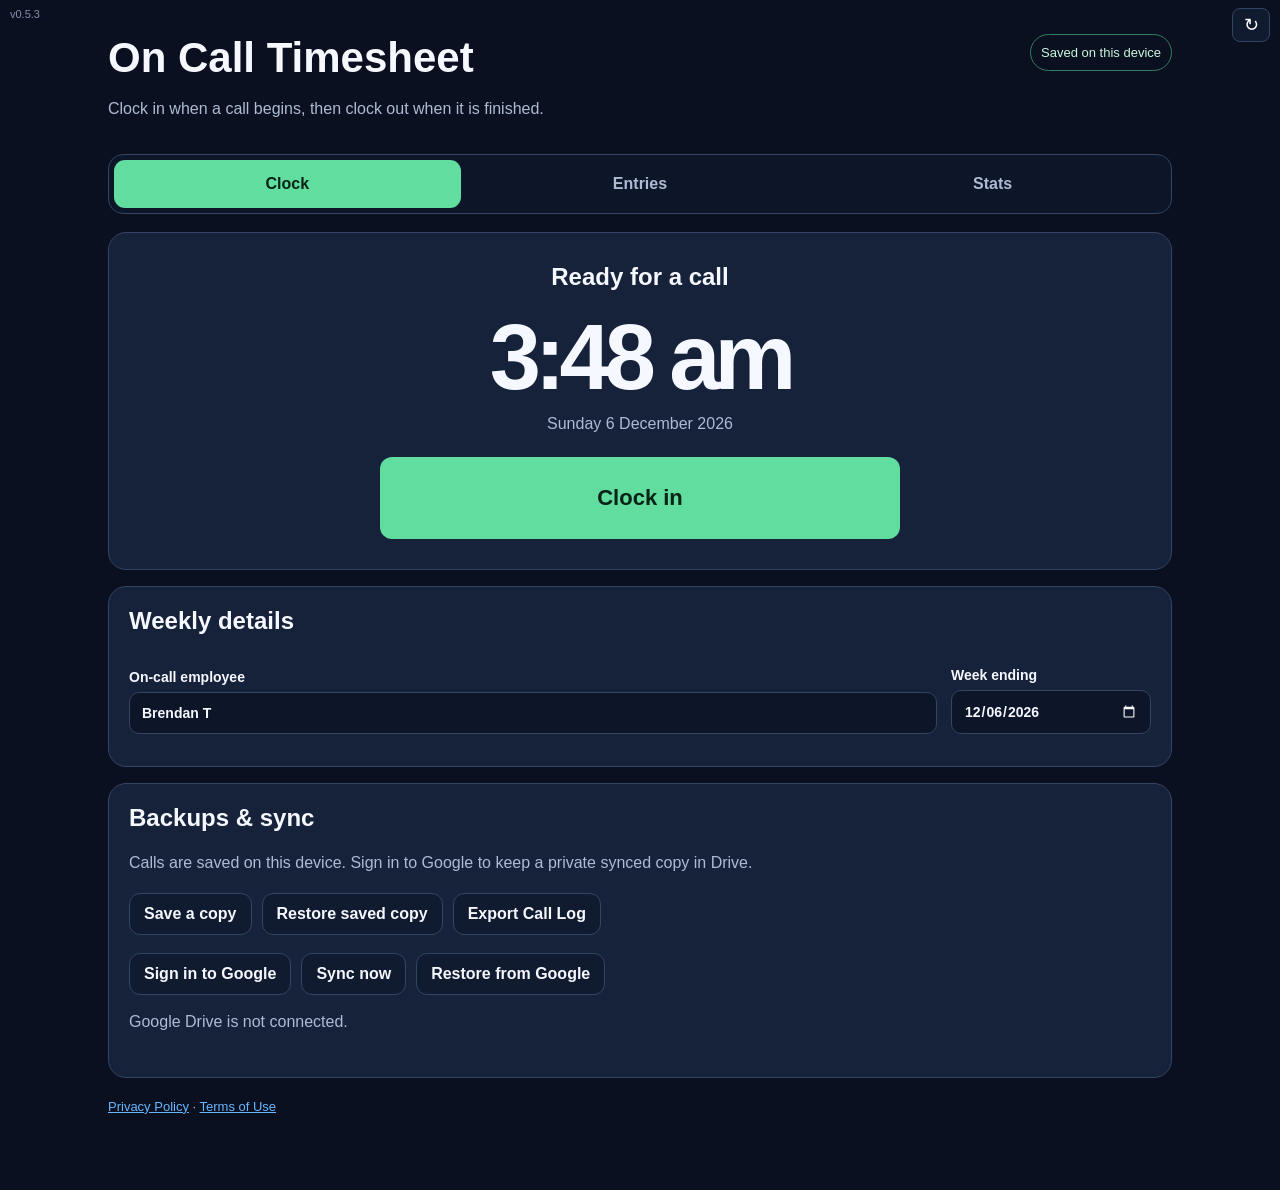
==== index.html @ 9f538c95 "Add privacy policy and terms of use links" ====
<!doctype html>
<html lang="en-AU">
<head>
<meta charset="utf-8">
<meta name="viewport" content="width=device-width,initial-scale=1,viewport-fit=cover">
<meta name="theme-color" content="#0b1020">
<title>On Call Timesheet</title>
<link rel="stylesheet" href="styles.css">
<script src="https://cdn.sheetjs.com/xlsx-0.20.3/package/dist/xlsx.full.min.js"></script>
<script src="https://accounts.google.com/gsi/client"></script>
</head>
<body>
<div class="version">v0.5.3</div>
<button id="refresh" class="refresh" type="button" aria-label="Refresh app">↻</button>
<main class="app">
<header><div><h1>On Call Timesheet</h1><p>Clock in when a call begins, then clock out when it is finished.</p></div><div id="saved" class="saved">Saved on this device</div></header>
<nav><button data-page="clock" class="active" type="button">Clock</button><button data-page="entries" type="button">Entries</button><button data-page="stats" type="button">Stats</button></nav>
<section id="clockPage"><div class="card clockcard"><h2 id="clockTitle">Ready for a call</h2><div id="clock" class="clock">--:--</div><div id="today" class="today">Loading…</div><button id="clockButton" class="primary big" type="button">Clock in</button><div id="active" class="active hidden"></div></div><div class="card"><h2>Weekly details</h2><div class="settings"><label>On-call employee<input id="employee" value="Brendan T"></label><label class="week">Week ending<input id="weekEnding" type="date"></label></div></div><div class="card"><h2>Backups & sync</h2><p>Calls are saved on this device. Sign in to Google to keep a private synced copy in Drive.</p><div class="buttons"><button id="saveCopy" type="button">Save a copy</button><button id="restoreCopy" type="button">Restore saved copy</button><button id="exportExcel" type="button">Export Call Log</button></div><div class="buttons"><button id="googleSignIn" type="button">Sign in to Google</button><button id="syncDrive" type="button">Sync now</button><button id="restoreDrive" type="button">Restore from Google</button></div><p id="driveStatus" class="today">Google Drive is not connected.</p></div></section>
<section id="startPage" class="hidden"><div class="card form"><button class="back" data-go="clock" type="button">← Cancel</button><h2>Start call</h2><p>The timer starts when you press Start call.</p><form id="startForm"><label>Caller name<input id="caller" required></label><label>Venue<select id="venue" required></select></label><label>Problem<textarea id="problem" required></textarea></label><button class="primary" type="submit">Start call</button></form></div></section>
<section id="finishPage" class="hidden"><div class="card form"><button class="back" data-go="clock" type="button">← Keep call running</button><h2>Finish call</h2><p id="finishInfo"></p><form id="finishForm"><label>Resolution<textarea id="resolution" required></textarea></label><label class="check"><input id="attended" type="checkbox">Attended onsite</label><div id="onsite" class="hidden"><div class="settings"><label>Onsite start<input id="onsiteStart" type="time"></label><label>Onsite finish<input id="onsiteEnd" type="time"></label></div></div><p id="minimum" class="notice hidden"></p><button class="primary" type="submit">Save finished call</button></form></div></section>
<section id="editPage" class="hidden"><div class="card form"><button class="back" data-go="entries" type="button">← Cancel</button><h2>Edit call</h2><form id="editForm"><div class="settings"><label>Date<input id="editDate" type="date" required></label><label>Start<input id="editStart" type="time" required></label><label>Finish<input id="editEnd" type="time" required></label></div><label>Caller name<input id="editCaller" required></label><label>Venue<select id="editVenue" required></select></label><label>Problem<textarea id="editProblem" required></textarea></label><label>Resolution<textarea id="editResolution" required></textarea></label><label class="check"><input id="editAttended" type="checkbox">Attended onsite</label><div id="editOnsite"><div class="settings"><label>Onsite start<input id="editOnsiteStart" type="time"></label><label>Onsite finish<input id="editOnsiteEnd" type="time"></label></div></div><button class="primary" type="submit">Save changes</button></form></div></section>
<section id="entriesPage" class="hidden"><div class="card"><h2>All entries</h2><div class="totals"><div><span>Calls shown</span><b id="callCount">0</b></div><div><span>Remote time</span><b id="remoteTime">0 min</b></div><div><span>Attended time</span><b id="attendedTime">0 min</b></div><div><span>Total paid time</span><b id="totalTime">0 min</b></div></div><div id="entryList"></div><div class="buttons"><button id="saveCopy2" type="button">Save a copy</button><button id="restoreCopy2" type="button">Restore saved copy</button><button id="exportExcel2" type="button">Export Call Log</button><button id="deleteAll" class="danger" type="button">Delete all entries</button></div></div></section>
<section id="statsPage" class="hidden"><div class="card"><h2>Call statistics</h2><p id="statsText">No completed calls recorded yet.</p><div class="charts"><div class="chartbox"><h3>Calls by time of day</h3><div id="timeChart"></div></div><div class="chartbox"><h3>Calls by venue</h3><div id="venueChart"></div></div></div></div></section>
<input id="restoreFile" type="file" accept=".json" class="hidden">
<p class="today legal-links"><a href="privacy.html">Privacy Policy</a> · <a href="terms.html">Terms of Use</a></p>
</main>
<div id="error" class="error hidden"></div>
<script src="app.js"></script>
</body>
</html>
---- styles.css ----
* {
  box-sizing: border-box;
}

:root {
  color-scheme: dark;
  --bg: #0b1020;
  --card: #16213a;
  --field: #0d1528;
  --line: #334464;
  --text: #f6f8ff;
  --muted: #aebbd3;
  --green: #61dda0;
  --yellow: #ffd36e;
  --red: #ff8b8b;
}

body { margin: 0; min-width: 320px; min-height: 100vh; background: var(--bg); color: var(--text); font-family: -apple-system, BlinkMacSystemFont, "Segoe UI", Arial, sans-serif; }
button, input, textarea, select { font: inherit; }
button { cursor: pointer; }
.app { max-width: 1100px; margin: auto; padding: 22px 18px 50px; }
.version { position: fixed; top: 8px; left: 10px; color: #8391ae; font-size: 11px; }
.refresh { position: fixed; top: 8px; right: 10px; width: 38px; height: 34px; border: 1px solid var(--line); border-radius: 8px; background: #111b30; color: white; font-size: 18px; }
header { display: flex; justify-content: space-between; gap: 18px; align-items: flex-start; margin: 12px 0 18px; }
h1 { margin: 0 0 6px; font-size: clamp(30px, 6vw, 42px); }
h2 { margin-top: 0; }
p { color: var(--muted); line-height: 1.4; }
a { color: #69b8ff; }
.saved { align-self: start; border: 1px solid #317e62; border-radius: 999px; padding: 10px; color: #c7f7df; font-size: 13px; }
nav { display: grid; grid-template-columns: repeat(3, minmax(0, 1fr)); gap: 6px; padding: 5px; background: #0d1528; border: 1px solid var(--line); border-radius: 15px; margin-bottom: 18px; align-items: stretch; }
nav button { display: flex; align-items: center; justify-content: center; min-height: 48px; margin: 0; padding: 12px 4px; border: 0; border-radius: 11px; background: transparent; color: var(--muted); font-weight: 800; line-height: 1; }
nav button.active { background: var(--green); color: #062315; }
.card { background: var(--card); border: 1px solid var(--line); border-radius: 18px; padding: 20px; margin-bottom: 16px; }
.clockcard { padding: 30px; text-align: center; }
.clock { margin: 12px; font-size: clamp(54px, 14vw, 92px); font-weight: 900; letter-spacing: -6px; line-height: 1; }
.today { margin-bottom: 24px; color: var(--muted); }
.primary { border: 0; border-radius: 12px; padding: 13px 18px; background: var(--green); color: #062315; font-weight: 900; }
.big { width: min(520px, 100%); min-height: 82px; font-size: 22px; }
.clockcard .primary.out { background: var(--yellow); color: #2c2000; }
#active { max-width: 560px; margin: 18px auto 0; padding: 12px; border: 1px solid #685a38; border-radius: 12px; background: #262438; text-align: left; }
#active p { margin: 6px 0; }
.form { max-width: 700px; margin: auto; }
.back { padding: 0 0 14px; border: 0; background: none; color: #69b8ff; font-weight: 800; }
.settings { display: flex; align-items: end; gap: 14px; }
.settings label:first-child { flex: 1; }
.week { width: 200px; }
label { display: block; margin: 12px 0; color: var(--text); font-size: 14px; font-weight: 750; }
input, select, textarea { display: block; width: 100%; margin-top: 7px; padding: 12px; border: 1px solid var(--line); border-radius: 10px; background: var(--field); color: var(--text); }
textarea { min-height: 105px; resize: vertical; }
.check { display: flex; align-items: center; gap: 10px; padding: 12px; border: 1px solid var(--line); border-radius: 10px; background: var(--field); }
.check input { width: 20px; height: 20px; margin: 0; }
.notice { padding: 10px; border: 1px solid #8f742a; border-radius: 10px; background: #3c331a; color: #ffe7a8; }
.buttons { display: flex; flex-wrap: wrap; gap: 10px; margin-top: 18px; }
.buttons button { padding: 11px 14px; border: 1px solid var(--line); border-radius: 11px; background: #111b30; color: var(--text); font-weight: 800; }
.buttons .danger { border-color: #9b5050; color: #ffc3c3; }
.totals { display: grid; grid-template-columns: repeat(4, 1fr); gap: 10px; margin: 24px 0 30px; }
.totals div { padding: 12px; border: 1px solid var(--line); border-radius: 12px; background: var(--field); }
.totals span { display: block; margin-bottom: 6px; color: var(--muted); font-size: 12px; }
.totals b { font-size: 18px; }
#entryList { display: grid; gap: 18px; }
.date-group { display: grid; gap: 10px; }
.date-heading { margin-top: 8px; padding: 8px 2px 2px; color: #dce8ff; font-size: 15px; font-weight: 850; }
.entry-head, .entry { display: grid; grid-template-columns: 98px 155px minmax(0, 1fr) 86px 74px; }
.entry-head { padding: 0 10px 4px; color: var(--muted); font-size: 11px; font-weight: 800; letter-spacing: 1px; }
.entry { overflow: hidden; border: 1px solid var(--line); border-left: 5px solid #56a9ff; border-radius: 12px; background: var(--field); }
.entry.attended { border-left-color: var(--yellow); }
.cell { min-width: 0; padding: 10px; border-right: 1px solid var(--line); }
.top { overflow-wrap: anywhere; font-weight: 800; }
.bottom { margin-top: 9px; padding-top: 9px; border-top: 1px solid #2e3e5e; color: var(--muted); overflow-wrap: anywhere; }
.total { display: flex; align-items: center; justify-content: center; text-align: center; font-weight: 900; }
.actions { display: grid; grid-template-rows: 1fr 1fr; }
.actions button { border: 0; background: transparent; color: #6bb7ff; font-size: 11px; font-weight: 900; }
.actions button + button { border-top: 1px solid var(--line); color: #ffc1c1; }
.charts { display: grid; grid-template-columns: repeat(2, minmax(0, 1fr)); gap: 16px; margin-top: 22px; }
.chartbox { padding: 14px; border: 1px solid var(--line); border-radius: 14px; background: var(--field); }
.chart { display: grid; grid-template-columns: 156px minmax(0, 1fr); align-items: center; gap: 14px; }
.donut { width: 156px; height: 156px; }
.legend { display: grid; gap: 7px; align-content: center; font-size: 13px; }
.legend div { display: grid; grid-template-columns: minmax(0, 1fr) auto; gap: 10px; align-items: center; }
.legend span { display: flex; align-items: center; gap: 7px; min-width: 0; overflow-wrap: anywhere; }
.dot { flex: 0 0 auto; display: inline-block; width: 11px; height: 11px; border-radius: 50%; }
.legal-links { margin-top: 20px; font-size: 13px; }
.error { position: fixed; right: 10px; bottom: 10px; left: 10px; padding: 12px; border: 1px solid #bd6572; border-radius: 10px; background: #491f29; color: #ffd7db; }
.hidden { display: none !important; }
@media (max-width: 680px) {
header { flex-direction: column; }
.settings { flex-direction: column; align-items: stretch; }
.week { width: auto; }
.totals { grid-template-columns: repeat(2, 1fr); }
.entry-head, .entry { grid-template-columns: 68px 94px minmax(0, 1fr) 64px 55px; }
.entry-head { padding-left: 6px; font-size: 9px; }
.cell { padding: 8px; font-size: 12px; }
.actions button { font-size: 10px; }
.charts { grid-template-columns: 1fr; }
.chart { grid-template-columns: 1fr; }
.donut { margin: auto; }
}
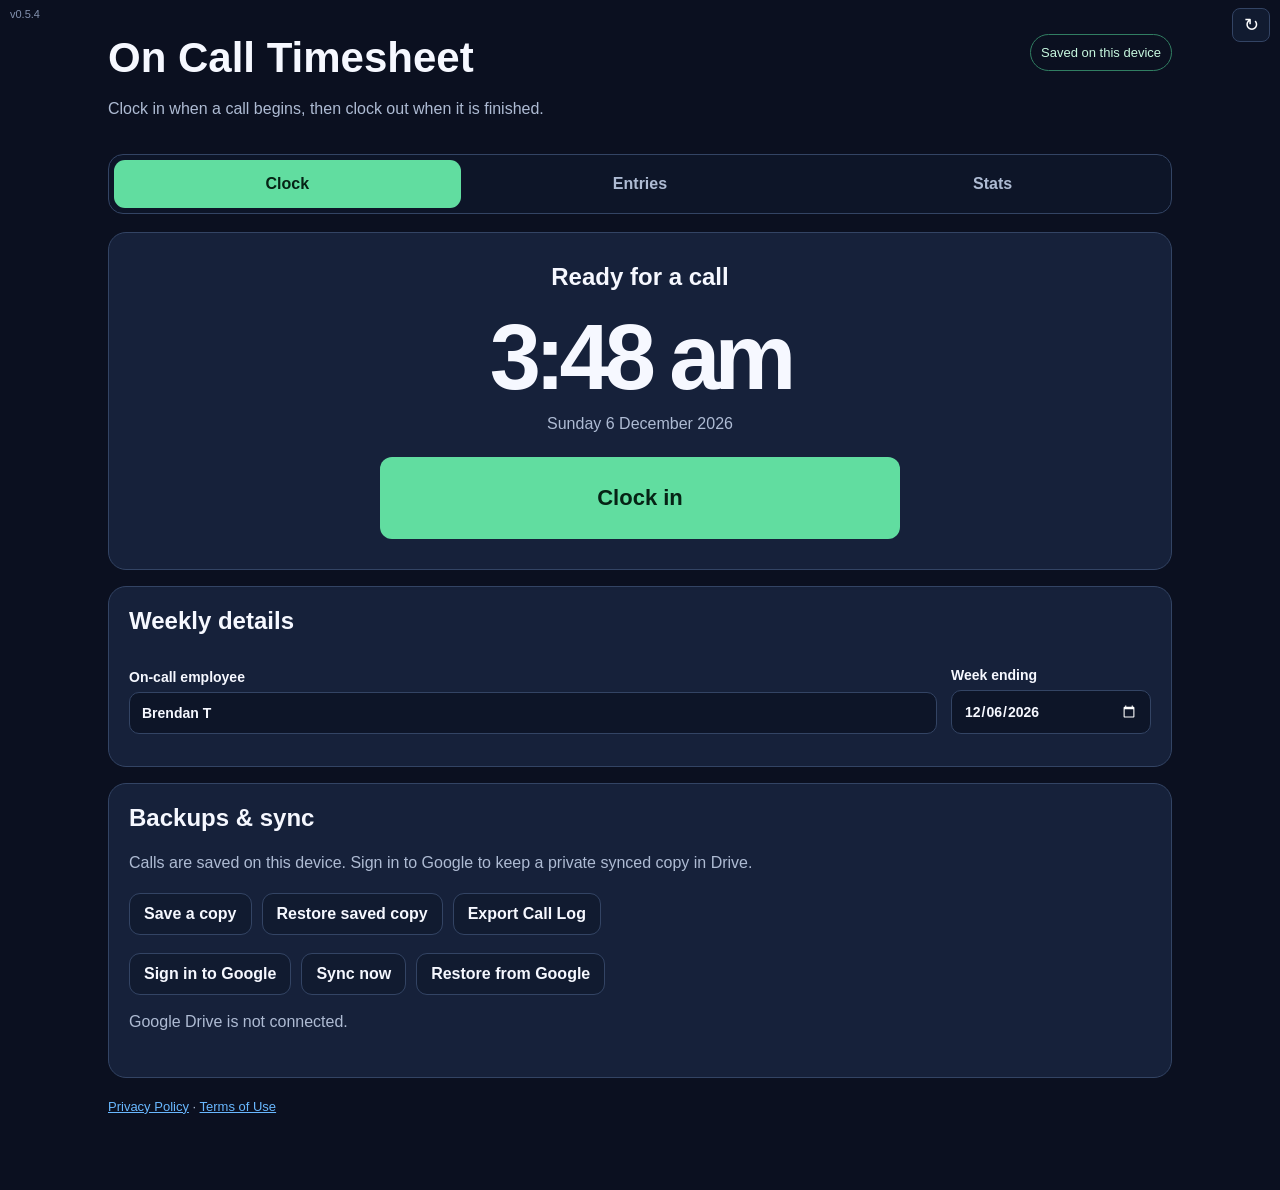
==== commit 84af75f8: "Fix Drive multipart uploads and expose API error details" ====
--- a/index.html
+++ b/index.html
@@ -10,7 +10,7 @@
 <script src="https://accounts.google.com/gsi/client"></script>
 </head>
 <body>
-<div class="version">v0.5.3</div>
+<div class="version">v0.5.4</div>
 <button id="refresh" class="refresh" type="button" aria-label="Refresh app">↻</button>
 <main class="app">
 <header><div><h1>On Call Timesheet</h1><p>Clock in when a call begins, then clock out when it is finished.</p></div><div id="saved" class="saved">Saved on this device</div></header>
@@ -26,5 +26,6 @@
 </main>
 <div id="error" class="error hidden"></div>
 <script src="app.js"></script>
+<script src="drive-fix.js?v=0.5.4"></script>
 </body>
 </html>
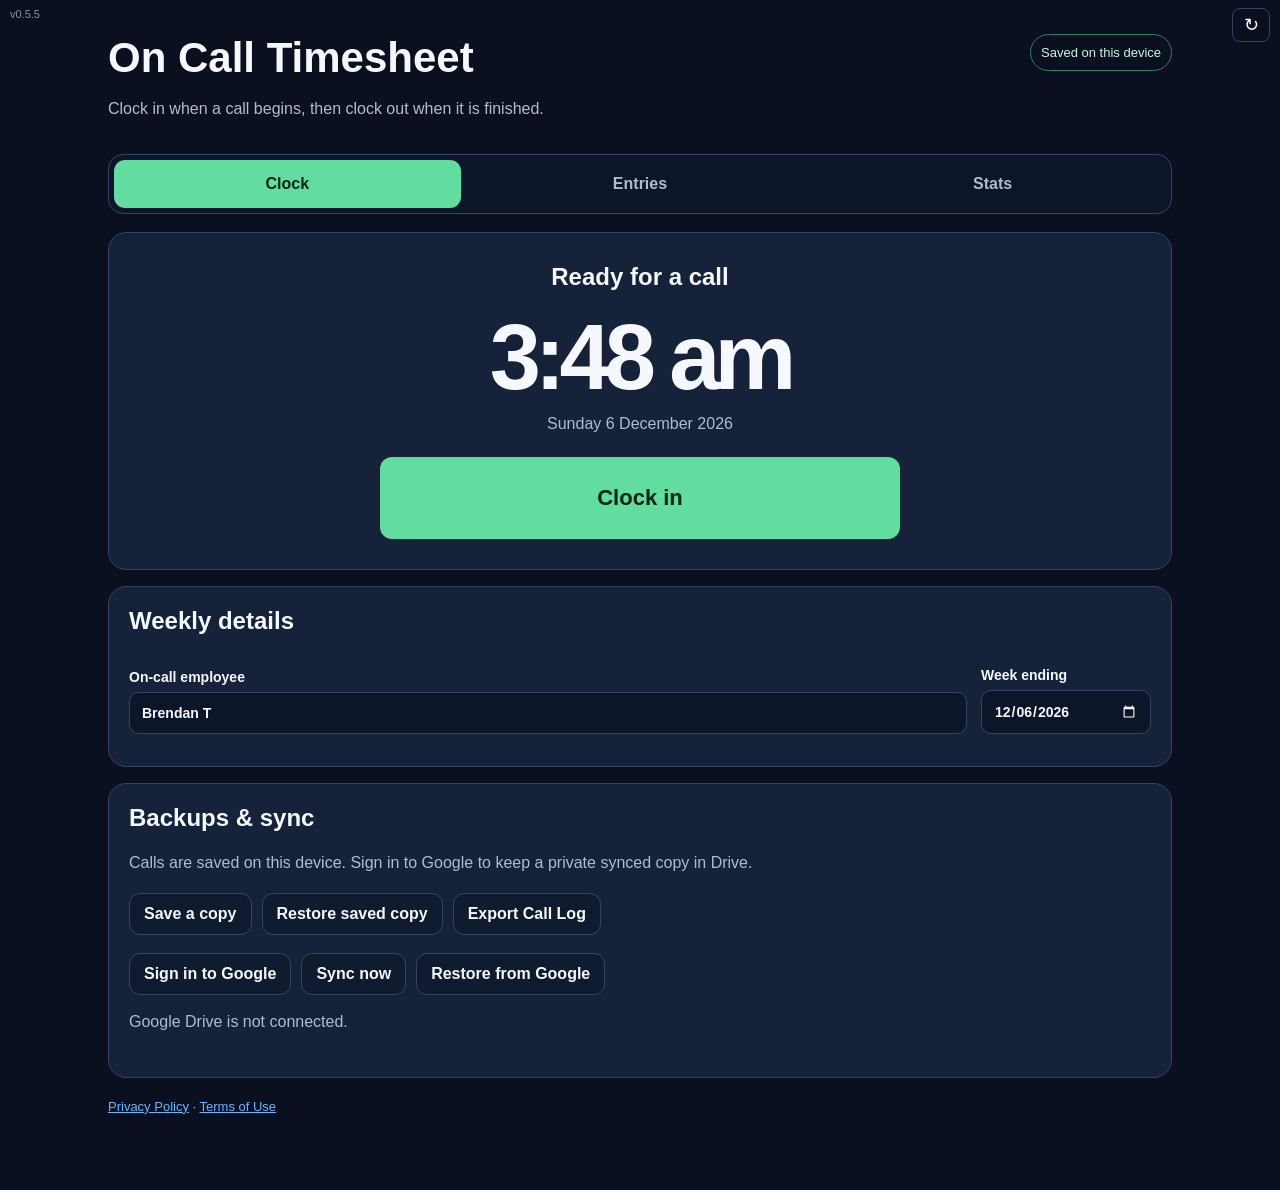
==== commit 4a68fe4a: "Release v0.5.5 with opaque header and cache-busting refresh" ====
--- a/index.html
+++ b/index.html
@@ -5,13 +5,17 @@
 <meta name="viewport" content="width=device-width,initial-scale=1,viewport-fit=cover">
 <meta name="theme-color" content="#0b1020">
 <title>On Call Timesheet</title>
-<link rel="stylesheet" href="styles.css">
+<link rel="stylesheet" href="styles.css?v=0.5.5">
+<style>
+header { background: #0b1020; opacity: 1; backdrop-filter: none; -webkit-backdrop-filter: none; filter: none; }
+.version, .refresh { background: #0b1020; opacity: 1; backdrop-filter: none; -webkit-backdrop-filter: none; filter: none; z-index: 10; }
+</style>
 <script src="https://cdn.sheetjs.com/xlsx-0.20.3/package/dist/xlsx.full.min.js"></script>
 <script src="https://accounts.google.com/gsi/client"></script>
 </head>
 <body>
-<div class="version">v0.5.4</div>
-<button id="refresh" class="refresh" type="button" aria-label="Refresh app">↻</button>
+<div class="version">v0.5.5</div>
+<button id="refresh" class="refresh" type="button" aria-label="Reload app and fetch fresh files" title="Reload app and fetch fresh files">↻</button>
 <main class="app">
 <header><div><h1>On Call Timesheet</h1><p>Clock in when a call begins, then clock out when it is finished.</p></div><div id="saved" class="saved">Saved on this device</div></header>
 <nav><button data-page="clock" class="active" type="button">Clock</button><button data-page="entries" type="button">Entries</button><button data-page="stats" type="button">Stats</button></nav>
@@ -25,7 +29,6 @@
 <p class="today legal-links"><a href="privacy.html">Privacy Policy</a> · <a href="terms.html">Terms of Use</a></p>
 </main>
 <div id="error" class="error hidden"></div>
-<script src="app.js"></script>
-<script src="drive-fix.js?v=0.5.4"></script>
+<script src="bootstrap.js?v=0.5.5"></script>
 </body>
 </html>
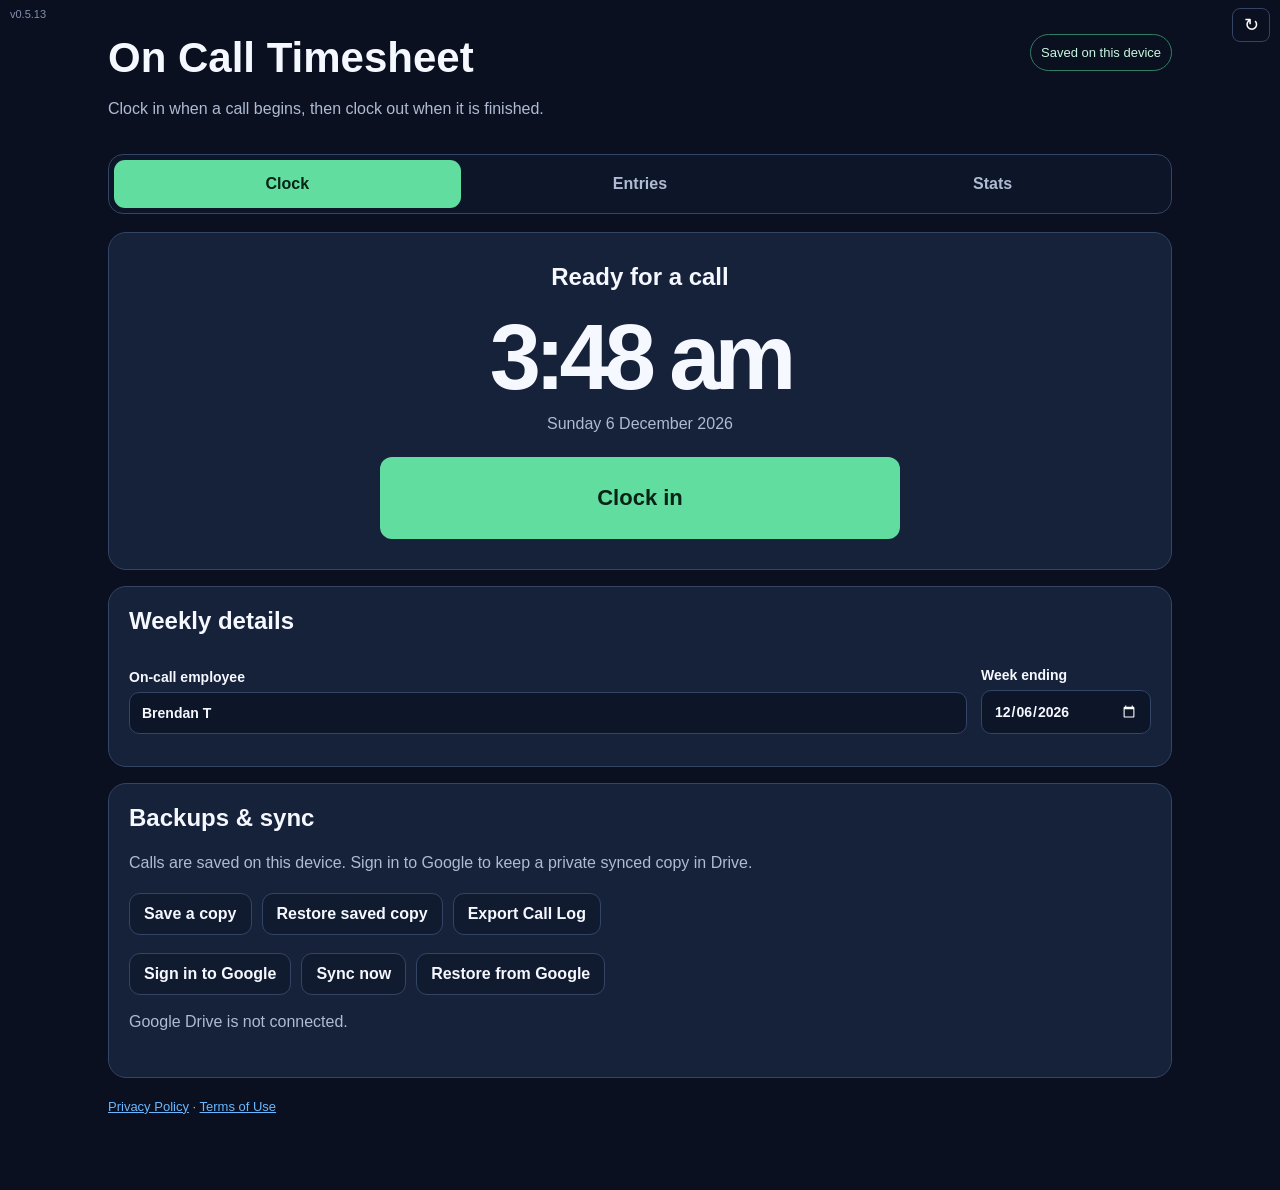
==== commit 699ce320: "Bypass stale startup and app script caches on reload (v0.5.13)" ====
--- a/index.html
+++ b/index.html
@@ -5,7 +5,7 @@
 <meta name="viewport" content="width=device-width,initial-scale=1,viewport-fit=cover">
 <meta name="theme-color" content="#0b1020">
 <title>On Call Timesheet</title>
-<link rel="stylesheet" href="styles.css?v=0.5.5">
+<link rel="stylesheet" href="styles.css?v=0.5.13">
 <style>
 header { background: #0b1020; opacity: 1; backdrop-filter: none; -webkit-backdrop-filter: none; filter: none; }
 .version, .refresh { background: #0b1020; opacity: 1; backdrop-filter: none; -webkit-backdrop-filter: none; filter: none; z-index: 10; }
@@ -14,7 +14,7 @@
 <script src="https://accounts.google.com/gsi/client"></script>
 </head>
 <body>
-<div class="version">v0.5.5</div>
+<div class="version">v0.5.13</div>
 <button id="refresh" class="refresh" type="button" aria-label="Reload app and fetch fresh files" title="Reload app and fetch fresh files">↻</button>
 <main class="app">
 <header><div><h1>On Call Timesheet</h1><p>Clock in when a call begins, then clock out when it is finished.</p></div><div id="saved" class="saved">Saved on this device</div></header>
@@ -29,6 +29,19 @@
 <p class="today legal-links"><a href="privacy.html">Privacy Policy</a> · <a href="terms.html">Terms of Use</a></p>
 </main>
 <div id="error" class="error hidden"></div>
-<script src="bootstrap.js?v=0.5.5"></script>
+<script>
+"use strict";
+(() => {
+ const token=new URL(location.href).searchParams.get('_refresh')||Date.now().toString(36)+'-'+Math.random().toString(36).slice(2);
+ window.__oncallAssetToken=token;
+ const stylesheet=document.querySelector('link[rel="stylesheet"]'),css=new URL('styles.css',location.href);css.searchParams.set('_asset',token);stylesheet.href=css.href;
+ const url=new URL('bootstrap.js',location.href);url.searchParams.set('_asset',token);
+ fetch(url.href,{cache:'no-store',credentials:'same-origin'}).then(async response=>{
+  if(!response.ok)throw new Error('Could not fetch startup files ('+response.status+').');
+  const text=await response.text(),blob=URL.createObjectURL(new Blob([text],{type:'text/javascript'}));
+  return new Promise((resolve,reject)=>{const script=document.createElement('script');script.src=blob;script.onload=()=>{URL.revokeObjectURL(blob);resolve();};script.onerror=()=>{URL.revokeObjectURL(blob);reject(new Error('Could not run startup files.'));};document.body.append(script);});
+ }).catch(error=>{const box=document.getElementById('error');box.textContent=error.message+' Saved entries have not been cleared. Check your connection and retry.';box.classList.remove('hidden');});
+})();
+</script>
 </body>
-</html>+</html>
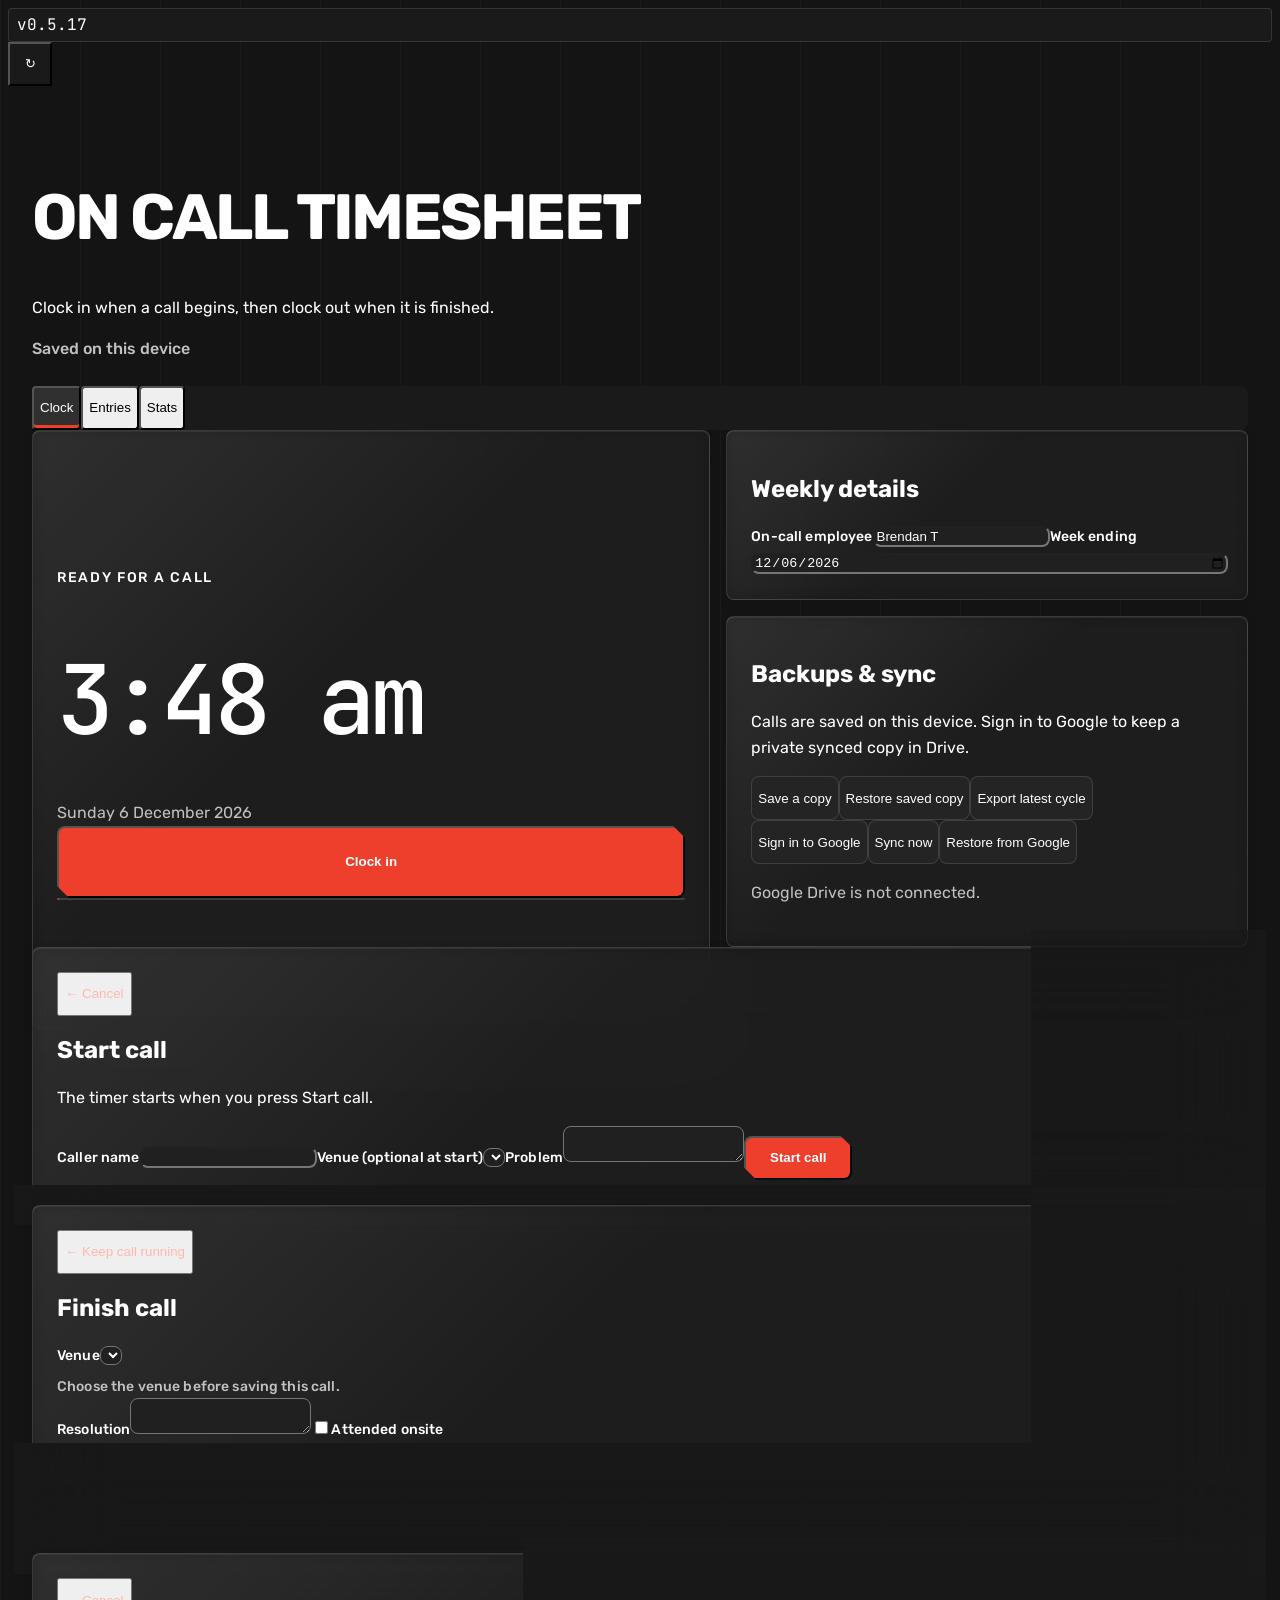
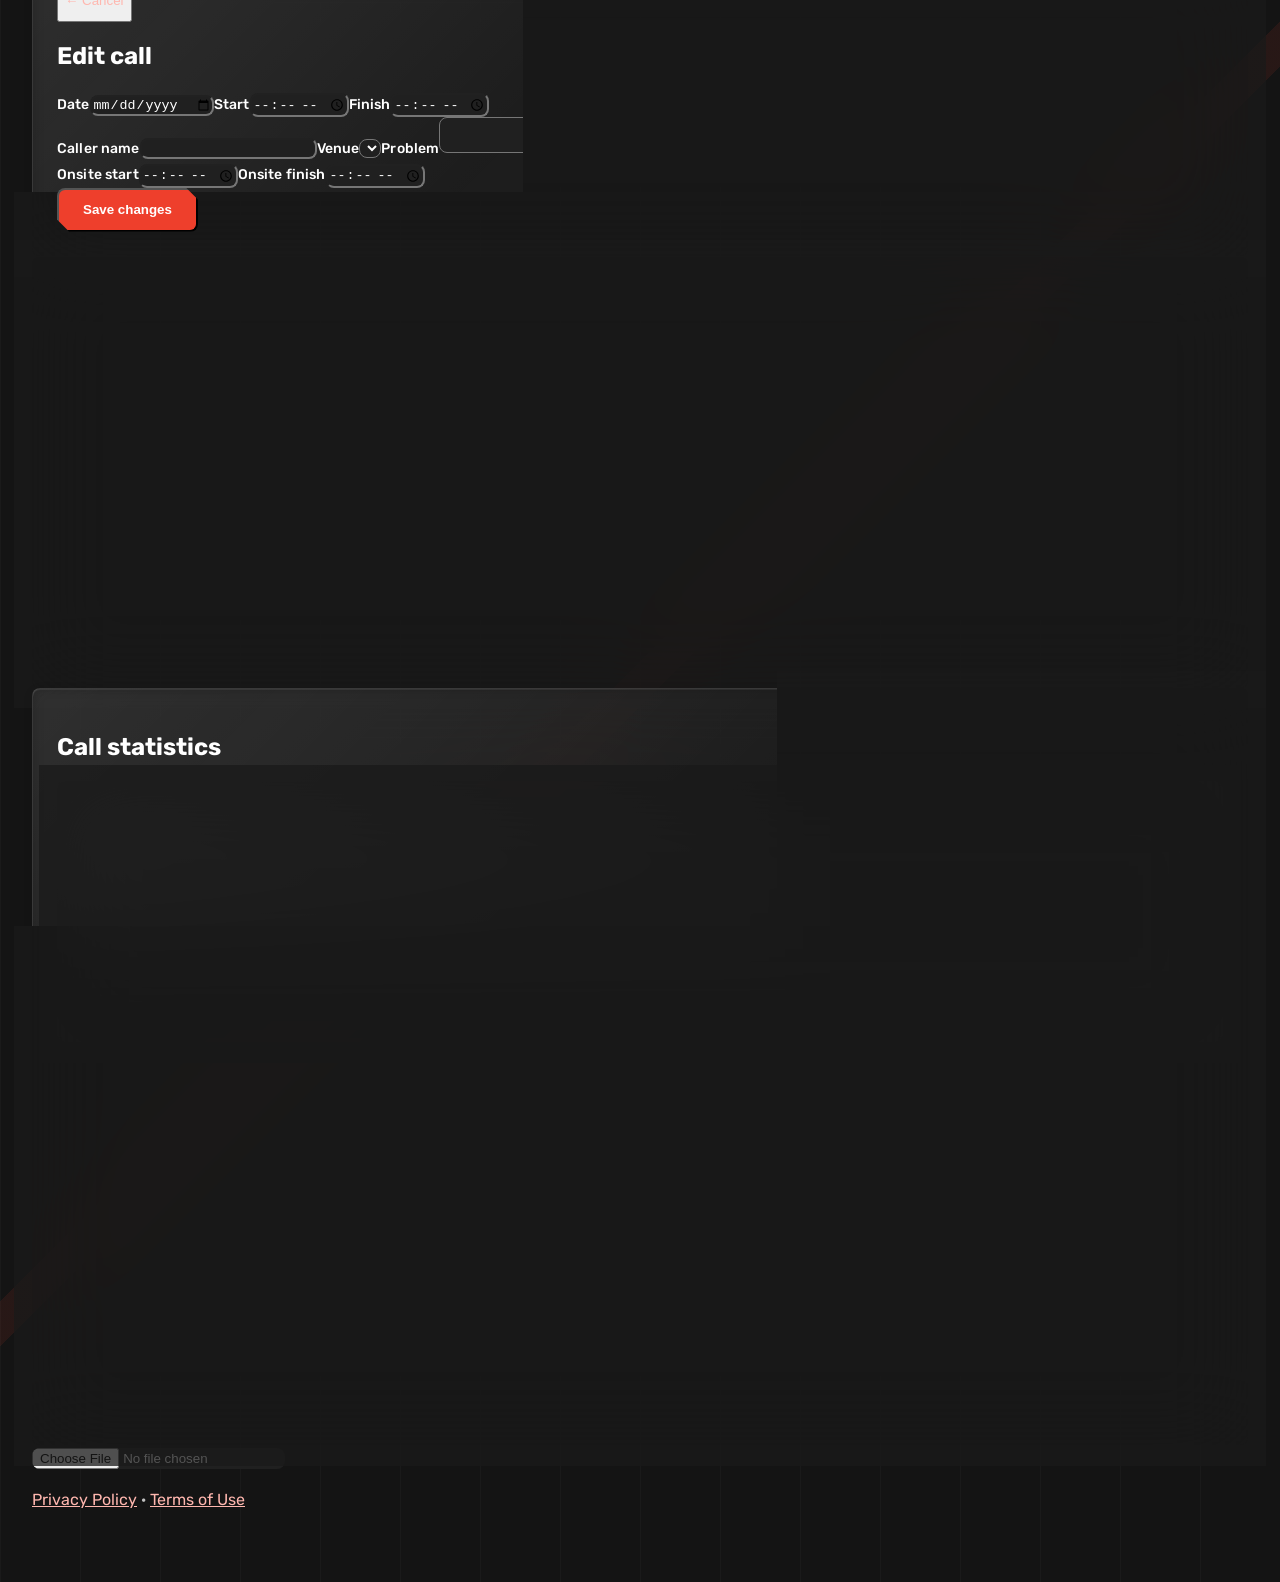
==== commit 1857f565: "Add copy-summary button and load Targo theme first (v0.5.17)" ====
--- a/index.html
+++ b/index.html
@@ -3,24 +3,20 @@
 <head>
 <meta charset="utf-8">
 <meta name="viewport" content="width=device-width,initial-scale=1,viewport-fit=cover">
-<meta name="theme-color" content="#0b1020">
+<meta name="theme-color" content="#141414">
 <title>On Call Timesheet</title>
-<link rel="stylesheet" href="styles.css?v=0.5.13">
-<style>
-header { background: #0b1020; opacity: 1; backdrop-filter: none; -webkit-backdrop-filter: none; filter: none; }
-.version, .refresh { background: #0b1020; opacity: 1; backdrop-filter: none; -webkit-backdrop-filter: none; filter: none; z-index: 10; }
-</style>
+<link rel="stylesheet" href="targo-theme.css?v=0.5.17">
 <script src="https://cdn.sheetjs.com/xlsx-0.20.3/package/dist/xlsx.full.min.js"></script>
 <script src="https://accounts.google.com/gsi/client"></script>
 </head>
 <body>
-<div class="version">v0.5.13</div>
+<div class="version">v0.5.17</div>
 <button id="refresh" class="refresh" type="button" aria-label="Reload app and fetch fresh files" title="Reload app and fetch fresh files">↻</button>
 <main class="app">
 <header><div><h1>On Call Timesheet</h1><p>Clock in when a call begins, then clock out when it is finished.</p></div><div id="saved" class="saved">Saved on this device</div></header>
 <nav><button data-page="clock" class="active" type="button">Clock</button><button data-page="entries" type="button">Entries</button><button data-page="stats" type="button">Stats</button></nav>
 <section id="clockPage"><div class="card clockcard"><h2 id="clockTitle">Ready for a call</h2><div id="clock" class="clock">--:--</div><div id="today" class="today">Loading…</div><button id="clockButton" class="primary big" type="button">Clock in</button><div id="active" class="active hidden"></div></div><div class="card"><h2>Weekly details</h2><div class="settings"><label>On-call employee<input id="employee" value="Brendan T"></label><label class="week">Week ending<input id="weekEnding" type="date"></label></div></div><div class="card"><h2>Backups & sync</h2><p>Calls are saved on this device. Sign in to Google to keep a private synced copy in Drive.</p><div class="buttons"><button id="saveCopy" type="button">Save a copy</button><button id="restoreCopy" type="button">Restore saved copy</button><button id="exportExcel" type="button">Export Call Log</button></div><div class="buttons"><button id="googleSignIn" type="button">Sign in to Google</button><button id="syncDrive" type="button">Sync now</button><button id="restoreDrive" type="button">Restore from Google</button></div><p id="driveStatus" class="today">Google Drive is not connected.</p></div></section>
-<section id="startPage" class="hidden"><div class="card form"><button class="back" data-go="clock" type="button">← Cancel</button><h2>Start call</h2><p>The timer starts when you press Start call.</p><form id="startForm"><label>Caller name<input id="caller" required></label><label>Venue<select id="venue" required></select></label><label>Problem<textarea id="problem" required></textarea></label><button class="primary" type="submit">Start call</button></form></div></section>
+<section id="startPage" class="hidden"><div class="card form"><button class="back" data-go="clock" type="button">← Cancel</button><h2>Start call</h2><p>The timer starts when you press Start call.</p><form id="startForm"><label>Caller name<input id="caller" required></label><label>Venue<select id="venue"></select></label><label>Problem<textarea id="problem" required></textarea></label><button class="primary" type="submit">Start call</button></form></div></section>
 <section id="finishPage" class="hidden"><div class="card form"><button class="back" data-go="clock" type="button">← Keep call running</button><h2>Finish call</h2><p id="finishInfo"></p><form id="finishForm"><label>Resolution<textarea id="resolution" required></textarea></label><label class="check"><input id="attended" type="checkbox">Attended onsite</label><div id="onsite" class="hidden"><div class="settings"><label>Onsite start<input id="onsiteStart" type="time"></label><label>Onsite finish<input id="onsiteEnd" type="time"></label></div></div><p id="minimum" class="notice hidden"></p><button class="primary" type="submit">Save finished call</button></form></div></section>
 <section id="editPage" class="hidden"><div class="card form"><button class="back" data-go="entries" type="button">← Cancel</button><h2>Edit call</h2><form id="editForm"><div class="settings"><label>Date<input id="editDate" type="date" required></label><label>Start<input id="editStart" type="time" required></label><label>Finish<input id="editEnd" type="time" required></label></div><label>Caller name<input id="editCaller" required></label><label>Venue<select id="editVenue" required></select></label><label>Problem<textarea id="editProblem" required></textarea></label><label>Resolution<textarea id="editResolution" required></textarea></label><label class="check"><input id="editAttended" type="checkbox">Attended onsite</label><div id="editOnsite"><div class="settings"><label>Onsite start<input id="editOnsiteStart" type="time"></label><label>Onsite finish<input id="editOnsiteEnd" type="time"></label></div></div><button class="primary" type="submit">Save changes</button></form></div></section>
 <section id="entriesPage" class="hidden"><div class="card"><h2>All entries</h2><div class="totals"><div><span>Calls shown</span><b id="callCount">0</b></div><div><span>Remote time</span><b id="remoteTime">0 min</b></div><div><span>Attended time</span><b id="attendedTime">0 min</b></div><div><span>Total paid time</span><b id="totalTime">0 min</b></div></div><div id="entryList"></div><div class="buttons"><button id="saveCopy2" type="button">Save a copy</button><button id="restoreCopy2" type="button">Restore saved copy</button><button id="exportExcel2" type="button">Export Call Log</button><button id="deleteAll" class="danger" type="button">Delete all entries</button></div></div></section>
@@ -34,7 +30,7 @@
 (() => {
  const token=new URL(location.href).searchParams.get('_refresh')||Date.now().toString(36)+'-'+Math.random().toString(36).slice(2);
  window.__oncallAssetToken=token;
- const stylesheet=document.querySelector('link[rel="stylesheet"]'),css=new URL('styles.css',location.href);css.searchParams.set('_asset',token);stylesheet.href=css.href;
+ const stylesheet=document.querySelector('link[rel="stylesheet"]'),css=new URL('targo-theme.css',location.href);css.searchParams.set('_asset',token);stylesheet.href=css.href;
  const url=new URL('bootstrap.js',location.href);url.searchParams.set('_asset',token);
  fetch(url.href,{cache:'no-store',credentials:'same-origin'}).then(async response=>{
   if(!response.ok)throw new Error('Could not fetch startup files ('+response.status+').');
--- a/targo-theme.css
+++ b/targo-theme.css
@@ -0,0 +1,14 @@
+@import url('https://fonts.googleapis.com/css2?family=Rubik:wght@400;500;600;700&family=JetBrains+Mono:wght@400;500&display=swap');
+:root{--bg:#141414;--card:#1a1a1a;--field:#202020;--line:rgba(255,255,255,.12);--text:#fff;--muted:#c1c1c1;--green:#ee3f2c;--yellow:#e8c281;--red:#ff968b;--accent:#ee3f2c}
+body{min-width:0;min-height:100dvh;background:#141414;color:var(--text);font:400 1rem/1.6 Rubik,Arial,sans-serif;background-image:linear-gradient(135deg,transparent 65%,rgba(238,63,44,.09) 65%,rgba(238,63,44,.09) 66%,transparent 66%),linear-gradient(90deg,rgba(255,255,255,.025) 1px,transparent 1px);background-size:auto,80px 80px}
+.app{max-width:1280px;padding:56px 24px 48px;isolation:isolate}body header{background:transparent;gap:24px;margin:0 0 24px}h1{max-width:16ch;font-size:clamp(2.5rem,5vw,4rem);font-weight:700;line-height:1.05;letter-spacing:-.04em;text-transform:uppercase}h2{font-size:1.5rem;line-height:1.2;font-weight:700}h3{font-weight:600}p{line-height:1.6;max-width:72ch}a,.back{color:#ffb7af}body .version,body .refresh{background:#1a1a1a;z-index:100;color:#fff}.version{font-family:'JetBrains Mono',monospace;padding:3px 8px;border:1px solid var(--line);border-radius:4px}.refresh{min-width:44px;min-height:44px;top:6px}
+.saved{border-color:var(--line);border-radius:8px;color:var(--muted);font-weight:500}nav{background:#1a1a1a;border-radius:8px;position:relative;z-index:100}nav button{font-weight:500;border-radius:4px}nav button.active{background:#303030;color:#fff;box-shadow:inset 0 -3px var(--accent)}
+.card{border-radius:8px;background:linear-gradient(135deg,rgba(255,255,255,.10),rgba(255,255,255,.025) 45%),rgba(26,26,26,.94);border:1px solid var(--line);padding:24px;box-shadow:inset 0 1px rgba(255,255,255,.07),inset 0 -1px 12px rgba(0,0,0,.2),0 2px 12px rgba(0,0,0,.06)}
+@supports(backdrop-filter:blur(40px)){.card{background:linear-gradient(135deg,rgba(255,255,255,.10),rgba(255,255,255,.025) 45%),rgba(26,26,26,.75);backdrop-filter:blur(40px) saturate(180%);-webkit-backdrop-filter:blur(40px) saturate(180%)}}
+button{transition:transform .2s ease-out,opacity .2s ease-out;min-height:44px}button:hover{opacity:.92}button:active{transform:translateY(1px)}button:disabled{opacity:.5;cursor:wait}button:focus-visible,a:focus-visible{outline:2px solid #fff;outline-offset:4px}input:focus-visible,textarea:focus-visible,select:focus-visible{outline:2px solid var(--accent);outline-offset:2px}
+.primary,.clockcard .primary.out{background:var(--accent);color:#fff;font-weight:600;border-radius:8px;padding:12px 24px;clip-path:polygon(0 0,calc(100% - 12px) 0,100% 12px,100% 100%,12px 100%,0 calc(100% - 12px))}.primary:focus-visible{outline:none;box-shadow:inset 0 0 0 3px #fff}.clockcard .primary.out{background:#fff;color:#1a1a1a}.big{min-height:72px}.clock{font-family:'JetBrains Mono',monospace;font-weight:500;letter-spacing:-.06em;font-size:clamp(3rem,9vw,6rem);font-variant-numeric:tabular-nums;margin:24px 0}.clockcard{padding:40px 24px}.clockcard h2{font-size:.875rem;font-weight:500;letter-spacing:.12em;text-transform:uppercase}.today{color:var(--muted)}
+#active{background:#232323;border:1px solid var(--line);border-left:3px solid var(--accent);border-radius:8px}.buttons button{background:#242424;color:#fff;border:1px solid var(--line);border-radius:8px;font-weight:500}.buttons .danger{background:#3c211f;border-color:var(--accent);color:#ffb7af}.back{font-weight:500}label{font-size:.875rem;font-weight:500;letter-spacing:.01em}input,select,textarea,.check{background:var(--field);border-radius:8px;color:#fff}input[type=checkbox]{accent-color:var(--accent)}small{display:block;color:var(--muted);font-size:.875rem;margin-top:8px}.notice{background:#30281f;border-color:#78634b;color:#f2dbb7}
+.totals div,.chartbox{background:#202020;border-radius:8px}.totals b,.total{font-family:'JetBrains Mono',monospace;font-weight:500}.date-heading{color:#fff;font-weight:500}.entry{background:#202020;border-radius:8px;border-left-color:#bcbcbc}.entry.attended{border-left-color:var(--accent)}.top{font-weight:500}.bottom{border-top-color:var(--line)}.actions button{color:#fff;font-weight:500}.actions button+button{color:#ffb7af}.entry [data-review-warning]{color:#ffd6a8;display:inline-flex;align-items:center;justify-content:center}.entry-head{font-weight:500}.error{z-index:500;background:#3c211f;border-color:var(--accent);color:#fff}dialog[open]{z-index:300;background:#1a1a1a!important;color:#fff!important;border:1px solid var(--line)!important;border-radius:8px!important;max-width:min(650px,94vw);overflow-wrap:anywhere}dialog::backdrop{background:rgba(20,20,20,.75)}pre{font-family:'JetBrains Mono',monospace}.settings>*{min-width:0}.legend{min-width:0}.legend b{overflow-wrap:anywhere}
+@media(min-width:1000px){#clockPage{display:grid;grid-template-columns:minmax(0,1.3fr) minmax(0,1fr);gap:16px;align-items:start}#clockPage>.clockcard{grid-row:span 2;height:100%;margin:0;display:flex;flex-direction:column;justify-content:center}#clockPage>.card{margin-bottom:0}}
+@media(max-width:767px){.app{padding:60px 16px 32px}header{flex-direction:column}.card{padding:20px}.settings{flex-direction:column;align-items:stretch}.week{width:auto}.charts{grid-template-columns:1fr}.chart{grid-template-columns:1fr}.donut{margin:auto}.entry-head{display:none}.entry{grid-template-columns:minmax(0,1fr) minmax(0,1fr)}.entry>.cell:nth-child(3){grid-column:1/-1}.entry>.total{justify-content:flex-start}.entry>.actions{display:flex;gap:8px;align-items:center;justify-content:flex-end}.actions button{padding:8px 12px}.actions button+button{border:0}.cell{border-right:0;font-size:.875rem}.totals{grid-template-columns:repeat(2,minmax(0,1fr))}.buttons button{flex:1 1 150px}.clockcard{padding:32px 20px}.legend div{grid-template-columns:minmax(0,1fr) auto}}
+@media(prefers-reduced-motion:reduce){*,*::before,*::after{animation:none!important;transition:none!important}}
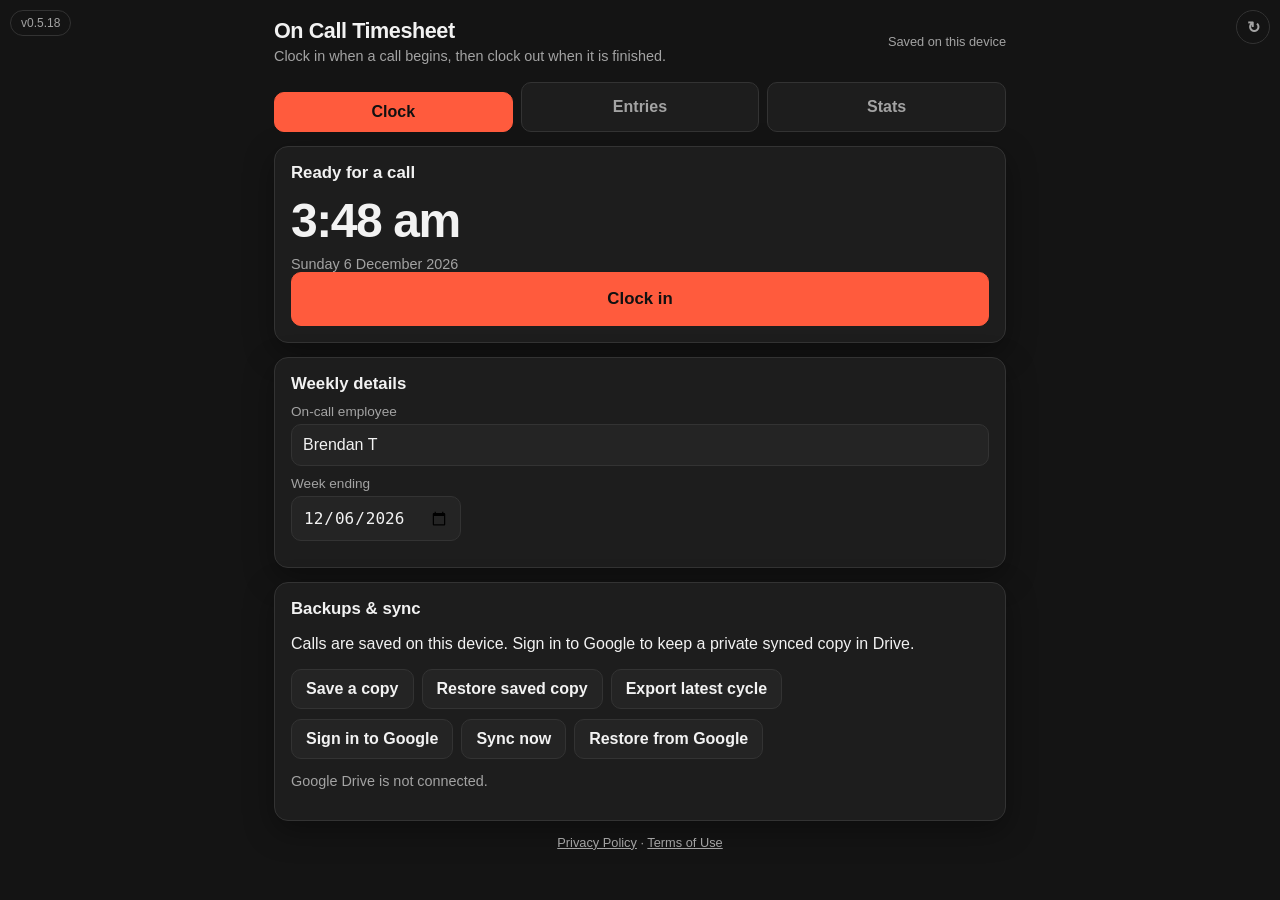
==== commit a00bbe3a: "Disable double-tap and pinch zoom (v0.5.18)" ====
--- a/index.html
+++ b/index.html
@@ -2,15 +2,15 @@
 <html lang="en-AU">
 <head>
 <meta charset="utf-8">
-<meta name="viewport" content="width=device-width,initial-scale=1,viewport-fit=cover">
+<meta name="viewport" content="width=device-width,initial-scale=1,maximum-scale=1,user-scalable=no,viewport-fit=cover">
 <meta name="theme-color" content="#141414">
 <title>On Call Timesheet</title>
-<link rel="stylesheet" href="targo-theme.css?v=0.5.17">
+<link rel="stylesheet" href="targo-theme.css?v=0.5.18">
 <script src="https://cdn.sheetjs.com/xlsx-0.20.3/package/dist/xlsx.full.min.js"></script>
 <script src="https://accounts.google.com/gsi/client"></script>
 </head>
 <body>
-<div class="version">v0.5.17</div>
+<div class="version">v0.5.18</div>
 <button id="refresh" class="refresh" type="button" aria-label="Reload app and fetch fresh files" title="Reload app and fetch fresh files">↻</button>
 <main class="app">
 <header><div><h1>On Call Timesheet</h1><p>Clock in when a call begins, then clock out when it is finished.</p></div><div id="saved" class="saved">Saved on this device</div></header>
@@ -31,6 +31,11 @@
  const token=new URL(location.href).searchParams.get('_refresh')||Date.now().toString(36)+'-'+Math.random().toString(36).slice(2);
  window.__oncallAssetToken=token;
  const stylesheet=document.querySelector('link[rel="stylesheet"]'),css=new URL('targo-theme.css',location.href);css.searchParams.set('_asset',token);stylesheet.href=css.href;
+ const style=document.createElement('style');style.textContent='html,body{touch-action:manipulation;-webkit-text-size-adjust:100%;text-size-adjust:100%;}button,a,input,select,textarea,label{touch-action:manipulation;}';document.head.append(style);
+ let lastTouchEnd=0;document.addEventListener('touchend',event=>{const now=Date.now();if(now-lastTouchEnd<350){event.preventDefault();}lastTouchEnd=now;},{passive:false});
+ document.addEventListener('gesturestart',event=>event.preventDefault(),{passive:false});
+ document.addEventListener('gesturechange',event=>event.preventDefault(),{passive:false});
+ document.addEventListener('gestureend',event=>event.preventDefault(),{passive:false});
  const url=new URL('bootstrap.js',location.href);url.searchParams.set('_asset',token);
  fetch(url.href,{cache:'no-store',credentials:'same-origin'}).then(async response=>{
   if(!response.ok)throw new Error('Could not fetch startup files ('+response.status+').');
--- a/targo-theme.css
+++ b/targo-theme.css
@@ -1,14 +1,47 @@
-@import url('https://fonts.googleapis.com/css2?family=Rubik:wght@400;500;600;700&family=JetBrains+Mono:wght@400;500&display=swap');
-:root{--bg:#141414;--card:#1a1a1a;--field:#202020;--line:rgba(255,255,255,.12);--text:#fff;--muted:#c1c1c1;--green:#ee3f2c;--yellow:#e8c281;--red:#ff968b;--accent:#ee3f2c}
-body{min-width:0;min-height:100dvh;background:#141414;color:var(--text);font:400 1rem/1.6 Rubik,Arial,sans-serif;background-image:linear-gradient(135deg,transparent 65%,rgba(238,63,44,.09) 65%,rgba(238,63,44,.09) 66%,transparent 66%),linear-gradient(90deg,rgba(255,255,255,.025) 1px,transparent 1px);background-size:auto,80px 80px}
-.app{max-width:1280px;padding:56px 24px 48px;isolation:isolate}body header{background:transparent;gap:24px;margin:0 0 24px}h1{max-width:16ch;font-size:clamp(2.5rem,5vw,4rem);font-weight:700;line-height:1.05;letter-spacing:-.04em;text-transform:uppercase}h2{font-size:1.5rem;line-height:1.2;font-weight:700}h3{font-weight:600}p{line-height:1.6;max-width:72ch}a,.back{color:#ffb7af}body .version,body .refresh{background:#1a1a1a;z-index:100;color:#fff}.version{font-family:'JetBrains Mono',monospace;padding:3px 8px;border:1px solid var(--line);border-radius:4px}.refresh{min-width:44px;min-height:44px;top:6px}
-.saved{border-color:var(--line);border-radius:8px;color:var(--muted);font-weight:500}nav{background:#1a1a1a;border-radius:8px;position:relative;z-index:100}nav button{font-weight:500;border-radius:4px}nav button.active{background:#303030;color:#fff;box-shadow:inset 0 -3px var(--accent)}
-.card{border-radius:8px;background:linear-gradient(135deg,rgba(255,255,255,.10),rgba(255,255,255,.025) 45%),rgba(26,26,26,.94);border:1px solid var(--line);padding:24px;box-shadow:inset 0 1px rgba(255,255,255,.07),inset 0 -1px 12px rgba(0,0,0,.2),0 2px 12px rgba(0,0,0,.06)}
-@supports(backdrop-filter:blur(40px)){.card{background:linear-gradient(135deg,rgba(255,255,255,.10),rgba(255,255,255,.025) 45%),rgba(26,26,26,.75);backdrop-filter:blur(40px) saturate(180%);-webkit-backdrop-filter:blur(40px) saturate(180%)}}
-button{transition:transform .2s ease-out,opacity .2s ease-out;min-height:44px}button:hover{opacity:.92}button:active{transform:translateY(1px)}button:disabled{opacity:.5;cursor:wait}button:focus-visible,a:focus-visible{outline:2px solid #fff;outline-offset:4px}input:focus-visible,textarea:focus-visible,select:focus-visible{outline:2px solid var(--accent);outline-offset:2px}
-.primary,.clockcard .primary.out{background:var(--accent);color:#fff;font-weight:600;border-radius:8px;padding:12px 24px;clip-path:polygon(0 0,calc(100% - 12px) 0,100% 12px,100% 100%,12px 100%,0 calc(100% - 12px))}.primary:focus-visible{outline:none;box-shadow:inset 0 0 0 3px #fff}.clockcard .primary.out{background:#fff;color:#1a1a1a}.big{min-height:72px}.clock{font-family:'JetBrains Mono',monospace;font-weight:500;letter-spacing:-.06em;font-size:clamp(3rem,9vw,6rem);font-variant-numeric:tabular-nums;margin:24px 0}.clockcard{padding:40px 24px}.clockcard h2{font-size:.875rem;font-weight:500;letter-spacing:.12em;text-transform:uppercase}.today{color:var(--muted)}
-#active{background:#232323;border:1px solid var(--line);border-left:3px solid var(--accent);border-radius:8px}.buttons button{background:#242424;color:#fff;border:1px solid var(--line);border-radius:8px;font-weight:500}.buttons .danger{background:#3c211f;border-color:var(--accent);color:#ffb7af}.back{font-weight:500}label{font-size:.875rem;font-weight:500;letter-spacing:.01em}input,select,textarea,.check{background:var(--field);border-radius:8px;color:#fff}input[type=checkbox]{accent-color:var(--accent)}small{display:block;color:var(--muted);font-size:.875rem;margin-top:8px}.notice{background:#30281f;border-color:#78634b;color:#f2dbb7}
-.totals div,.chartbox{background:#202020;border-radius:8px}.totals b,.total{font-family:'JetBrains Mono',monospace;font-weight:500}.date-heading{color:#fff;font-weight:500}.entry{background:#202020;border-radius:8px;border-left-color:#bcbcbc}.entry.attended{border-left-color:var(--accent)}.top{font-weight:500}.bottom{border-top-color:var(--line)}.actions button{color:#fff;font-weight:500}.actions button+button{color:#ffb7af}.entry [data-review-warning]{color:#ffd6a8;display:inline-flex;align-items:center;justify-content:center}.entry-head{font-weight:500}.error{z-index:500;background:#3c211f;border-color:var(--accent);color:#fff}dialog[open]{z-index:300;background:#1a1a1a!important;color:#fff!important;border:1px solid var(--line)!important;border-radius:8px!important;max-width:min(650px,94vw);overflow-wrap:anywhere}dialog::backdrop{background:rgba(20,20,20,.75)}pre{font-family:'JetBrains Mono',monospace}.settings>*{min-width:0}.legend{min-width:0}.legend b{overflow-wrap:anywhere}
-@media(min-width:1000px){#clockPage{display:grid;grid-template-columns:minmax(0,1.3fr) minmax(0,1fr);gap:16px;align-items:start}#clockPage>.clockcard{grid-row:span 2;height:100%;margin:0;display:flex;flex-direction:column;justify-content:center}#clockPage>.card{margin-bottom:0}}
-@media(max-width:767px){.app{padding:60px 16px 32px}header{flex-direction:column}.card{padding:20px}.settings{flex-direction:column;align-items:stretch}.week{width:auto}.charts{grid-template-columns:1fr}.chart{grid-template-columns:1fr}.donut{margin:auto}.entry-head{display:none}.entry{grid-template-columns:minmax(0,1fr) minmax(0,1fr)}.entry>.cell:nth-child(3){grid-column:1/-1}.entry>.total{justify-content:flex-start}.entry>.actions{display:flex;gap:8px;align-items:center;justify-content:flex-end}.actions button{padding:8px 12px}.actions button+button{border:0}.cell{border-right:0;font-size:.875rem}.totals{grid-template-columns:repeat(2,minmax(0,1fr))}.buttons button{flex:1 1 150px}.clockcard{padding:32px 20px}.legend div{grid-template-columns:minmax(0,1fr) auto}}
-@media(prefers-reduced-motion:reduce){*,*::before,*::after{animation:none!important;transition:none!important}}
+/* Targo theme — v0.5.18 */
+:root{--bg:#141414;--panel:#1d1d1d;--panel-2:#242424;--line:#333;--text:#f2f2f2;--muted:#a3a3a3;--accent:#ff5b3d;--accent-2:#ff7a59;--danger:#ff4d4d;--ok:#4ade80;--radius:14px;--shadow:0 10px 30px rgba(0,0,0,.35);}
+*{box-sizing:border-box;}
+html,body{margin:0;min-height:100%;background:var(--bg);color:var(--text);font-family:-apple-system,BlinkMacSystemFont,'Segoe UI',Roboto,Helvetica,Arial,sans-serif;touch-action:manipulation;-webkit-text-size-adjust:100%;text-size-adjust:100%;}
+body{padding:0 0 32px;}
+.app{max-width:760px;margin:0 auto;padding:0 14px;}
+header{display:flex;align-items:center;justify-content:space-between;gap:12px;padding:18px 0 10px;}
+h1{font-size:1.35rem;margin:0;letter-spacing:-.02em;}
+header p{margin:4px 0 0;color:var(--muted);font-size:.9rem;}
+.saved{color:var(--muted);font-size:.8rem;white-space:nowrap;}
+nav{display:grid;grid-template-columns:repeat(3,1fr);gap:8px;margin:8px 0 14px;}
+nav button{background:var(--panel);border:1px solid var(--line);color:var(--muted);padding:10px 8px;border-radius:10px;font-weight:600;touch-action:manipulation;}
+nav button.active{background:var(--accent);border-color:var(--accent);color:#111;}
+.card{background:var(--panel);border:1px solid var(--line);border-radius:var(--radius);padding:16px;margin-bottom:14px;box-shadow:var(--shadow);}
+.card h2{margin:0 0 10px;font-size:1.05rem;}
+.card h3{margin:0 0 8px;font-size:.95rem;color:var(--muted);}
+label{display:block;margin-bottom:10px;font-size:.85rem;color:var(--muted);}
+input,select,textarea{width:100%;margin-top:5px;padding:11px;border-radius:10px;border:1px solid var(--line);background:var(--panel-2);color:var(--text);font-size:1rem;touch-action:manipulation;}
+textarea{min-height:100px;resize:vertical;}
+button{cursor:pointer;font:inherit;touch-action:manipulation;}
+.buttons{display:flex;flex-wrap:wrap;gap:8px;margin-top:10px;}
+button{background:var(--panel-2);color:var(--text);border:1px solid var(--line);padding:10px 14px;border-radius:10px;font-weight:600;}
+button.primary{background:var(--accent);border-color:var(--accent);color:#111;}
+button.big{width:100%;padding:16px;font-size:1.05rem;}
+button.danger{background:#3b1a1a;border-color:#7f2b2b;color:#ff9a9a;}
+button.back{background:transparent;border:0;color:var(--muted);padding:0;margin-bottom:8px;}
+.clock{font-size:3rem;font-weight:800;letter-spacing:-.03em;margin:8px 0;}
+.today{color:var(--muted);font-size:.9rem;}
+.active{margin-top:10px;padding:10px;border-radius:10px;background:var(--panel-2);border:1px solid var(--line);}
+.hidden{display:none!important;}
+.error{position:fixed;left:12px;right:12px;bottom:12px;background:#3b1a1a;border:1px solid #7f2b2b;color:#ffd7d7;padding:12px;border-radius:12px;z-index:30;}
+.notice{color:#ffd36e;font-size:.85rem;}
+.totals{display:grid;grid-template-columns:repeat(4,1fr);gap:8px;margin-bottom:10px;}
+.totals div{background:var(--panel-2);border:1px solid var(--line);border-radius:10px;padding:8px;font-size:.8rem;color:var(--muted);}
+.totals b{display:block;color:var(--text);font-size:1rem;margin-top:3px;}
+.entry{border:1px solid var(--line);border-radius:10px;padding:10px;margin-bottom:8px;background:var(--panel-2);}
+.entry b{display:block;}
+.entry small{color:var(--muted);}
+.charts{display:grid;gap:12px;}
+.chartbox{background:var(--panel-2);border:1px solid var(--line);border-radius:10px;padding:10px;}
+.chart{height:180px;}
+.legal-links{text-align:center;color:var(--muted);font-size:.8rem;}
+.legal-links a{color:var(--muted);}
+.version,.refresh{position:fixed;top:10px;z-index:20;font-size:.75rem;color:var(--muted);background:rgba(20,20,20,.85);border:1px solid var(--line);border-radius:999px;padding:5px 10px;}
+.version{left:10px;}
+.refresh{right:10px;width:34px;height:34px;padding:0;font-size:1rem;}
+@media(max-width:520px){.totals{grid-template-columns:repeat(2,1fr);}}
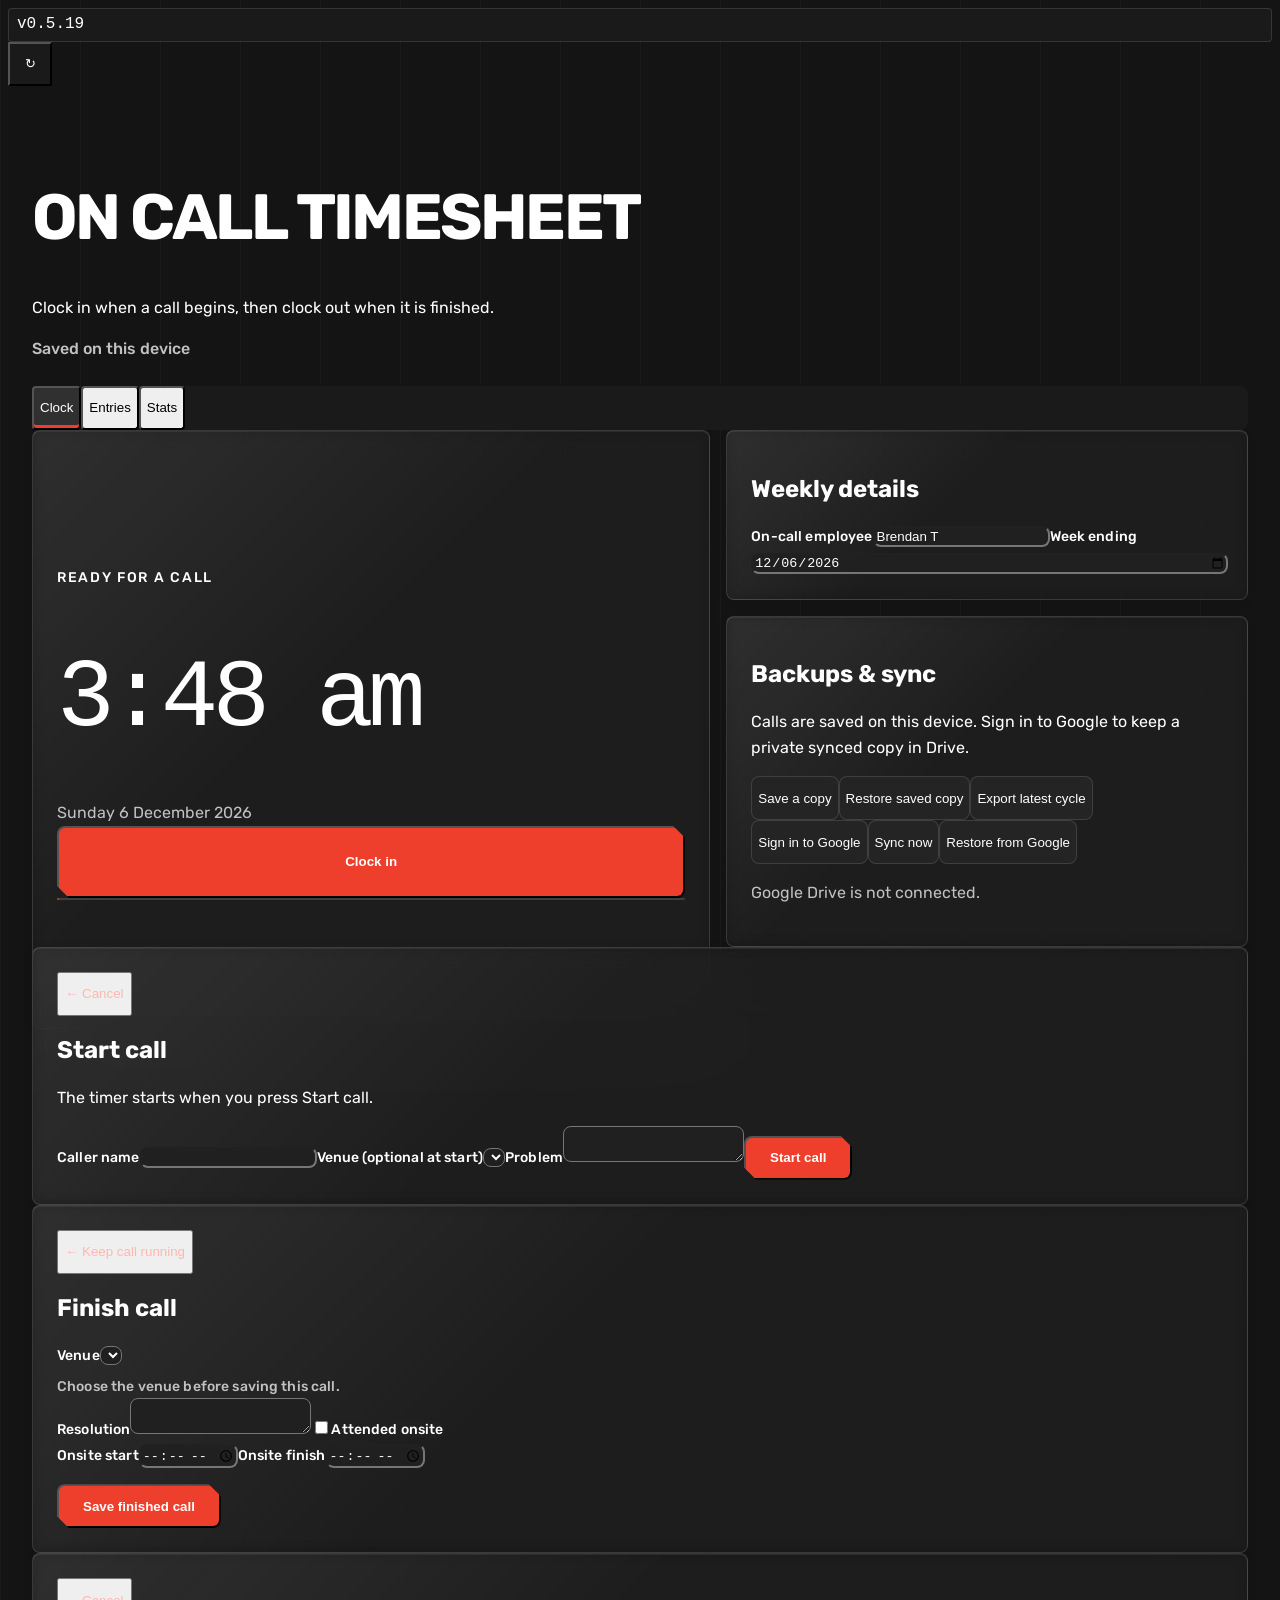
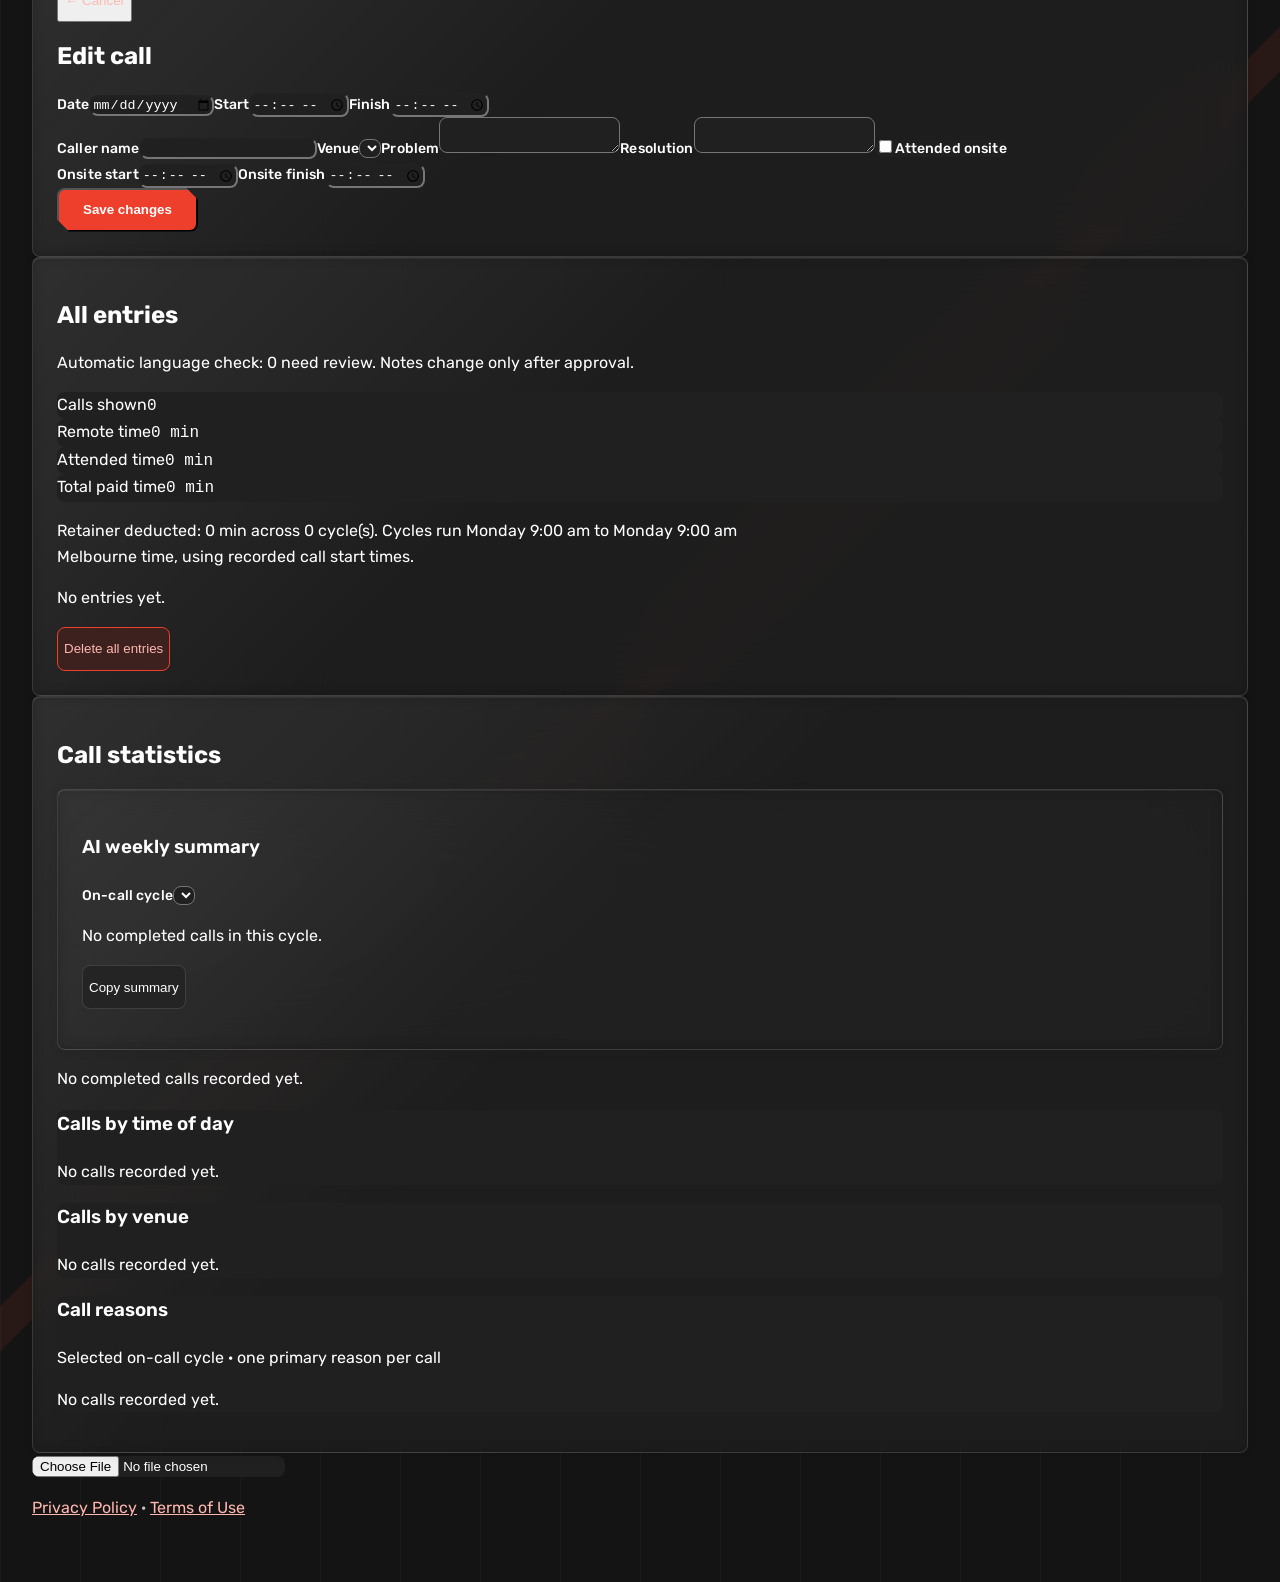
==== commit b2c058df: "Restore Targo CSS and keep no-zoom safeguards (v0.5.19)" ====
--- a/index.html
+++ b/index.html
@@ -5,12 +5,12 @@
 <meta name="viewport" content="width=device-width,initial-scale=1,maximum-scale=1,user-scalable=no,viewport-fit=cover">
 <meta name="theme-color" content="#141414">
 <title>On Call Timesheet</title>
-<link rel="stylesheet" href="targo-theme.css?v=0.5.18">
+<link rel="stylesheet" href="targo-theme.css?v=0.5.19">
 <script src="https://cdn.sheetjs.com/xlsx-0.20.3/package/dist/xlsx.full.min.js"></script>
 <script src="https://accounts.google.com/gsi/client"></script>
 </head>
 <body>
-<div class="version">v0.5.18</div>
+<div class="version">v0.5.19</div>
 <button id="refresh" class="refresh" type="button" aria-label="Reload app and fetch fresh files" title="Reload app and fetch fresh files">↻</button>
 <main class="app">
 <header><div><h1>On Call Timesheet</h1><p>Clock in when a call begins, then clock out when it is finished.</p></div><div id="saved" class="saved">Saved on this device</div></header>
@@ -31,7 +31,6 @@
  const token=new URL(location.href).searchParams.get('_refresh')||Date.now().toString(36)+'-'+Math.random().toString(36).slice(2);
  window.__oncallAssetToken=token;
  const stylesheet=document.querySelector('link[rel="stylesheet"]'),css=new URL('targo-theme.css',location.href);css.searchParams.set('_asset',token);stylesheet.href=css.href;
- const style=document.createElement('style');style.textContent='html,body{touch-action:manipulation;-webkit-text-size-adjust:100%;text-size-adjust:100%;}button,a,input,select,textarea,label{touch-action:manipulation;}';document.head.append(style);
  let lastTouchEnd=0;document.addEventListener('touchend',event=>{const now=Date.now();if(now-lastTouchEnd<350){event.preventDefault();}lastTouchEnd=now;},{passive:false});
  document.addEventListener('gesturestart',event=>event.preventDefault(),{passive:false});
  document.addEventListener('gesturechange',event=>event.preventDefault(),{passive:false});
--- a/targo-theme.css
+++ b/targo-theme.css
@@ -1,47 +1,14 @@
-/* Targo theme — v0.5.18 */
-:root{--bg:#141414;--panel:#1d1d1d;--panel-2:#242424;--line:#333;--text:#f2f2f2;--muted:#a3a3a3;--accent:#ff5b3d;--accent-2:#ff7a59;--danger:#ff4d4d;--ok:#4ade80;--radius:14px;--shadow:0 10px 30px rgba(0,0,0,.35);}
-*{box-sizing:border-box;}
-html,body{margin:0;min-height:100%;background:var(--bg);color:var(--text);font-family:-apple-system,BlinkMacSystemFont,'Segoe UI',Roboto,Helvetica,Arial,sans-serif;touch-action:manipulation;-webkit-text-size-adjust:100%;text-size-adjust:100%;}
-body{padding:0 0 32px;}
-.app{max-width:760px;margin:0 auto;padding:0 14px;}
-header{display:flex;align-items:center;justify-content:space-between;gap:12px;padding:18px 0 10px;}
-h1{font-size:1.35rem;margin:0;letter-spacing:-.02em;}
-header p{margin:4px 0 0;color:var(--muted);font-size:.9rem;}
-.saved{color:var(--muted);font-size:.8rem;white-space:nowrap;}
-nav{display:grid;grid-template-columns:repeat(3,1fr);gap:8px;margin:8px 0 14px;}
-nav button{background:var(--panel);border:1px solid var(--line);color:var(--muted);padding:10px 8px;border-radius:10px;font-weight:600;touch-action:manipulation;}
-nav button.active{background:var(--accent);border-color:var(--accent);color:#111;}
-.card{background:var(--panel);border:1px solid var(--line);border-radius:var(--radius);padding:16px;margin-bottom:14px;box-shadow:var(--shadow);}
-.card h2{margin:0 0 10px;font-size:1.05rem;}
-.card h3{margin:0 0 8px;font-size:.95rem;color:var(--muted);}
-label{display:block;margin-bottom:10px;font-size:.85rem;color:var(--muted);}
-input,select,textarea{width:100%;margin-top:5px;padding:11px;border-radius:10px;border:1px solid var(--line);background:var(--panel-2);color:var(--text);font-size:1rem;touch-action:manipulation;}
-textarea{min-height:100px;resize:vertical;}
-button{cursor:pointer;font:inherit;touch-action:manipulation;}
-.buttons{display:flex;flex-wrap:wrap;gap:8px;margin-top:10px;}
-button{background:var(--panel-2);color:var(--text);border:1px solid var(--line);padding:10px 14px;border-radius:10px;font-weight:600;}
-button.primary{background:var(--accent);border-color:var(--accent);color:#111;}
-button.big{width:100%;padding:16px;font-size:1.05rem;}
-button.danger{background:#3b1a1a;border-color:#7f2b2b;color:#ff9a9a;}
-button.back{background:transparent;border:0;color:var(--muted);padding:0;margin-bottom:8px;}
-.clock{font-size:3rem;font-weight:800;letter-spacing:-.03em;margin:8px 0;}
-.today{color:var(--muted);font-size:.9rem;}
-.active{margin-top:10px;padding:10px;border-radius:10px;background:var(--panel-2);border:1px solid var(--line);}
-.hidden{display:none!important;}
-.error{position:fixed;left:12px;right:12px;bottom:12px;background:#3b1a1a;border:1px solid #7f2b2b;color:#ffd7d7;padding:12px;border-radius:12px;z-index:30;}
-.notice{color:#ffd36e;font-size:.85rem;}
-.totals{display:grid;grid-template-columns:repeat(4,1fr);gap:8px;margin-bottom:10px;}
-.totals div{background:var(--panel-2);border:1px solid var(--line);border-radius:10px;padding:8px;font-size:.8rem;color:var(--muted);}
-.totals b{display:block;color:var(--text);font-size:1rem;margin-top:3px;}
-.entry{border:1px solid var(--line);border-radius:10px;padding:10px;margin-bottom:8px;background:var(--panel-2);}
-.entry b{display:block;}
-.entry small{color:var(--muted);}
-.charts{display:grid;gap:12px;}
-.chartbox{background:var(--panel-2);border:1px solid var(--line);border-radius:10px;padding:10px;}
-.chart{height:180px;}
-.legal-links{text-align:center;color:var(--muted);font-size:.8rem;}
-.legal-links a{color:var(--muted);}
-.version,.refresh{position:fixed;top:10px;z-index:20;font-size:.75rem;color:var(--muted);background:rgba(20,20,20,.85);border:1px solid var(--line);border-radius:999px;padding:5px 10px;}
-.version{left:10px;}
-.refresh{right:10px;width:34px;height:34px;padding:0;font-size:1rem;}
-@media(max-width:520px){.totals{grid-template-columns:repeat(2,1fr);}}
+@import url('https://fonts.googleapis.com/css2?family=Rubik:wght@400;500;600;700&family=JetBrains+Mono:wght@400;500&display=swap');
+:root{--bg:#141414;--card:#1a1a1a;--field:#202020;--line:rgba(255,255,255,.12);--text:#fff;--muted:#c1c1c1;--green:#ee3f2c;--yellow:#e8c281;--red:#ff968b;--accent:#ee3f2c}
+body{min-width:0;min-height:100dvh;background:#141414;color:var(--text);font:400 1rem/1.6 Rubik,Arial,sans-serif;background-image:linear-gradient(135deg,transparent 65%,rgba(238,63,44,.09) 65%,rgba(238,63,44,.09) 66%,transparent 66%),linear-gradient(90deg,rgba(255,255,255,.025) 1px,transparent 1px);background-size:auto,80px 80px;touch-action:manipulation;-webkit-text-size-adjust:100%;text-size-adjust:100%}
+.app{max-width:1280px;padding:56px 24px 48px;isolation:isolate}body header{background:transparent;gap:24px;margin:0 0 24px}h1{max-width:16ch;font-size:clamp(2.5rem,5vw,4rem);font-weight:700;line-height:1.05;letter-spacing:-.04em;text-transform:uppercase}h2{font-size:1.5rem;line-height:1.2;font-weight:700}h3{font-weight:600}p{line-height:1.6;max-width:72ch}a,.back{color:#ffb7af}body .version,body .refresh{background:#1a1a1a;z-index:100;color:#fff}.version{font-family:'JetBrains Mono',monospace;padding:3px 8px;border:1px solid var(--line);border-radius:4px}.refresh{min-width:44px;min-height:44px;top:6px}
+.saved{border-color:var(--line);border-radius:8px;color:var(--muted);font-weight:500}nav{background:#1a1a1a;border-radius:8px;position:relative;z-index:100}nav button{font-weight:500;border-radius:4px}nav button.active{background:#303030;color:#fff;box-shadow:inset 0 -3px var(--accent)}
+.card{border-radius:8px;background:linear-gradient(135deg,rgba(255,255,255,.10),rgba(255,255,255,.025) 45%),rgba(26,26,26,.94);border:1px solid var(--line);padding:24px;box-shadow:inset 0 1px rgba(255,255,255,.07),inset 0 -1px 12px rgba(0,0,0,.2),0 2px 12px rgba(0,0,0,.06)}
+@supports(backdrop-filter:blur(40px)){.card{background:linear-gradient(135deg,rgba(255,255,255,.10),rgba(255,255,255,.025) 45%),rgba(26,26,26,.75);backdrop-filter:blur(40px) saturate(180%);-webkit-backdrop-filter:blur(40px) saturate(180%)}}
+button{transition:transform .2s ease-out,opacity .2s ease-out;min-height:44px;touch-action:manipulation}button:hover{opacity:.92}button:active{transform:translateY(1px)}button:disabled{opacity:.5;cursor:wait}button:focus-visible,a:focus-visible{outline:2px solid #fff;outline-offset:4px}input:focus-visible,textarea:focus-visible,select:focus-visible{outline:2px solid var(--accent);outline-offset:2px}
+.primary,.clockcard .primary.out{background:var(--accent);color:#fff;font-weight:600;border-radius:8px;padding:12px 24px;clip-path:polygon(0 0,calc(100% - 12px) 0,100% 12px,100% 100%,12px 100%,0 calc(100% - 12px))}.primary:focus-visible{outline:none;box-shadow:inset 0 0 0 3px #fff}.clockcard .primary.out{background:#fff;color:#1a1a1a}.big{min-height:72px}.clock{font-family:'JetBrains Mono',monospace;font-weight:500;letter-spacing:-.06em;font-size:clamp(3rem,9vw,6rem);font-variant-numeric:tabular-nums;margin:24px 0}.clockcard{padding:40px 24px}.clockcard h2{font-size:.875rem;font-weight:500;letter-spacing:.12em;text-transform:uppercase}.today{color:var(--muted)}
+#active{background:#232323;border:1px solid var(--line);border-left:3px solid var(--accent);border-radius:8px}.buttons button{background:#242424;color:#fff;border:1px solid var(--line);border-radius:8px;font-weight:500}.buttons .danger{background:#3c211f;border-color:var(--accent);color:#ffb7af}.back{font-weight:500}label{font-size:.875rem;font-weight:500;letter-spacing:.01em}input,select,textarea,.check{background:var(--field);border-radius:8px;color:#fff;touch-action:manipulation}input[type=checkbox]{accent-color:var(--accent)}small{display:block;color:var(--muted);font-size:.875rem;margin-top:8px}.notice{background:#30281f;border-color:#78634b;color:#f2dbb7}
+.totals div,.chartbox{background:#202020;border-radius:8px}.totals b,.total{font-family:'JetBrains Mono',monospace;font-weight:500}.date-heading{color:#fff;font-weight:500}.entry{background:#202020;border-radius:8px;border-left-color:#bcbcbc}.entry.attended{border-left-color:var(--accent)}.top{font-weight:500}.bottom{border-top-color:var(--line)}.actions button{color:#fff;font-weight:500}.actions button+button{color:#ffb7af}.entry [data-review-warning]{color:#ffd6a8;display:inline-flex;align-items:center;justify-content:center}.entry-head{font-weight:500}.error{z-index:500;background:#3c211f;border-color:var(--accent);color:#fff}dialog[open]{z-index:300;background:#1a1a1a!important;color:#fff!important;border:1px solid var(--line)!important;border-radius:8px!important;max-width:min(650px,94vw);overflow-wrap:anywhere}dialog::backdrop{background:rgba(20,20,20,.75)}pre{font-family:'JetBrains Mono',monospace}.settings>*{min-width:0}.legend{min-width:0}.legend b{overflow-wrap:anywhere}
+@media(min-width:1000px){#clockPage{display:grid;grid-template-columns:minmax(0,1.3fr) minmax(0,1fr);gap:16px;align-items:start}#clockPage>.clockcard{grid-row:span 2;height:100%;margin:0;display:flex;flex-direction:column;justify-content:center}#clockPage>.card{margin-bottom:0}}
+@media(max-width:767px){.app{padding:60px 16px 32px}header{flex-direction:column}.card{padding:20px}.settings{flex-direction:column;align-items:stretch}.week{width:auto}.charts{grid-template-columns:1fr}.chart{grid-template-columns:1fr}.donut{margin:auto}.entry-head{display:none}.entry{grid-template-columns:minmax(0,1fr) minmax(0,1fr)}.entry>.cell:nth-child(3){grid-column:1/-1}.entry>.total{justify-content:flex-start}.entry>.actions{display:flex;gap:8px;align-items:center;justify-content:flex-end}.actions button{padding:8px 12px}.actions button+button{border:0}.cell{border-right:0;font-size:.875rem}.totals{grid-template-columns:repeat(2,minmax(0,1fr))}.buttons button{flex:1 1 150px}.clockcard{padding:32px 20px}.legend div{grid-template-columns:minmax(0,1fr) auto}}
+@media(prefers-reduced-motion:reduce){*,*::before,*::after{animation:none!important;transition:none!important}}
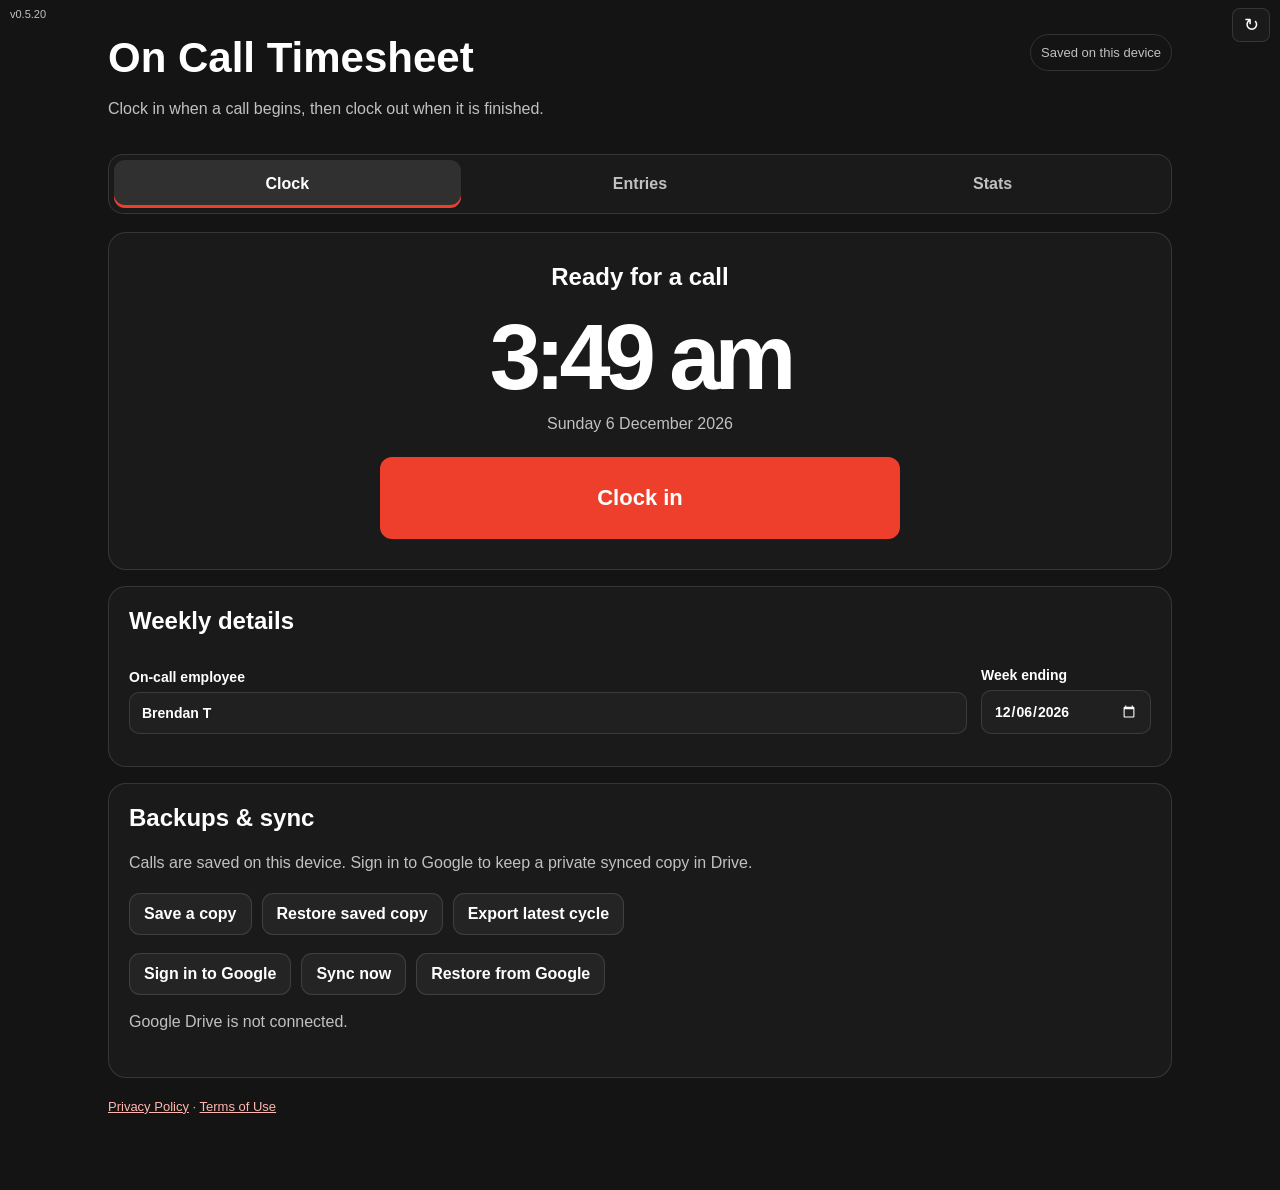
==== commit 3f189b42: "Restore v0.5.16 layout with Targo colours (v0.5.20)" ====
--- a/index.html
+++ b/index.html
@@ -5,12 +5,12 @@
 <meta name="viewport" content="width=device-width,initial-scale=1,maximum-scale=1,user-scalable=no,viewport-fit=cover">
 <meta name="theme-color" content="#141414">
 <title>On Call Timesheet</title>
-<link rel="stylesheet" href="targo-theme.css?v=0.5.19">
+<link rel="stylesheet" href="styles.css?v=0.5.20">
 <script src="https://cdn.sheetjs.com/xlsx-0.20.3/package/dist/xlsx.full.min.js"></script>
 <script src="https://accounts.google.com/gsi/client"></script>
 </head>
 <body>
-<div class="version">v0.5.19</div>
+<div class="version">v0.5.20</div>
 <button id="refresh" class="refresh" type="button" aria-label="Reload app and fetch fresh files" title="Reload app and fetch fresh files">↻</button>
 <main class="app">
 <header><div><h1>On Call Timesheet</h1><p>Clock in when a call begins, then clock out when it is finished.</p></div><div id="saved" class="saved">Saved on this device</div></header>
@@ -30,7 +30,7 @@
 (() => {
  const token=new URL(location.href).searchParams.get('_refresh')||Date.now().toString(36)+'-'+Math.random().toString(36).slice(2);
  window.__oncallAssetToken=token;
- const stylesheet=document.querySelector('link[rel="stylesheet"]'),css=new URL('targo-theme.css',location.href);css.searchParams.set('_asset',token);stylesheet.href=css.href;
+ const stylesheet=document.querySelector('link[rel="stylesheet"]'),css=new URL('styles.css',location.href);css.searchParams.set('_asset',token);stylesheet.href=css.href;
  let lastTouchEnd=0;document.addEventListener('touchend',event=>{const now=Date.now();if(now-lastTouchEnd<350){event.preventDefault();}lastTouchEnd=now;},{passive:false});
  document.addEventListener('gesturestart',event=>event.preventDefault(),{passive:false});
  document.addEventListener('gesturechange',event=>event.preventDefault(),{passive:false});
--- a/styles.css
+++ b/styles.css
@@ -0,0 +1,98 @@
+* {
+  box-sizing: border-box;
+}
+
+:root {
+  color-scheme: dark;
+  --bg: #141414;
+  --card: #1a1a1a;
+  --field: #202020;
+  --line: rgba(255,255,255,.12);
+  --text: #fff;
+  --muted: #c1c1c1;
+  --green: #ee3f2c;
+  --yellow: #e8c281;
+  --red: #ff968b;
+  --accent: #ee3f2c;
+}
+
+body { margin: 0; min-width: 320px; min-height: 100vh; background: var(--bg); color: var(--text); font-family: -apple-system, BlinkMacSystemFont, "Segoe UI", Arial, sans-serif; touch-action: manipulation; -webkit-text-size-adjust: 100%; text-size-adjust: 100%; }
+button, input, textarea, select { font: inherit; }
+button { cursor: pointer; touch-action: manipulation; }
+.app { max-width: 1100px; margin: auto; padding: 22px 18px 50px; }
+.version { position: fixed; top: 8px; left: 10px; color: var(--muted); font-size: 11px; }
+.refresh { position: fixed; top: 8px; right: 10px; width: 38px; height: 34px; border: 1px solid var(--line); border-radius: 8px; background: var(--card); color: white; font-size: 18px; }
+header { display: flex; justify-content: space-between; gap: 18px; align-items: flex-start; margin: 12px 0 18px; }
+h1 { margin: 0 0 6px; font-size: clamp(30px, 6vw, 42px); }
+h2 { margin-top: 0; }
+p { color: var(--muted); line-height: 1.4; }
+a { color: #ffb7af; }
+.saved { align-self: start; border: 1px solid var(--line); border-radius: 999px; padding: 10px; color: var(--muted); font-size: 13px; }
+nav { display: grid; grid-template-columns: repeat(3, minmax(0, 1fr)); gap: 6px; padding: 5px; background: var(--card); border: 1px solid var(--line); border-radius: 15px; margin-bottom: 18px; align-items: stretch; }
+nav button { display: flex; align-items: center; justify-content: center; min-height: 48px; margin: 0; padding: 12px 4px; border: 0; border-radius: 11px; background: transparent; color: var(--muted); font-weight: 800; line-height: 1; }
+nav button.active { background: #303030; color: #fff; box-shadow: inset 0 -3px var(--accent); }
+.card { background: var(--card); border: 1px solid var(--line); border-radius: 18px; padding: 20px; margin-bottom: 16px; }
+.clockcard { padding: 30px; text-align: center; }
+.clock { margin: 12px; font-size: clamp(54px, 14vw, 92px); font-weight: 900; letter-spacing: -6px; line-height: 1; }
+.today { margin-bottom: 24px; color: var(--muted); }
+.primary { border: 0; border-radius: 12px; padding: 13px 18px; background: var(--accent); color: #fff; font-weight: 900; }
+.big { width: min(520px, 100%); min-height: 82px; font-size: 22px; }
+.clockcard .primary.out { background: #fff; color: #1a1a1a; }
+#active { max-width: 560px; margin: 18px auto 0; padding: 12px; border: 1px solid var(--line); border-left: 3px solid var(--accent); border-radius: 12px; background: #232323; text-align: left; }
+#active p { margin: 6px 0; }
+.form { max-width: 700px; margin: auto; }
+.back { padding: 0 0 14px; border: 0; background: none; color: #ffb7af; font-weight: 800; }
+.settings { display: flex; align-items: end; gap: 14px; }
+.settings label:first-child { flex: 1; }
+.week { width: 200px; }
+label { display: block; margin: 12px 0; color: var(--text); font-size: 14px; font-weight: 750; }
+input, select, textarea { display: block; width: 100%; margin-top: 7px; padding: 12px; border: 1px solid var(--line); border-radius: 10px; background: var(--field); color: var(--text); touch-action: manipulation; }
+textarea { min-height: 105px; resize: vertical; }
+.check { display: flex; align-items: center; gap: 10px; padding: 12px; border: 1px solid var(--line); border-radius: 10px; background: var(--field); }
+.check input { width: 20px; height: 20px; margin: 0; accent-color: var(--accent); }
+.notice { padding: 10px; border: 1px solid #78634b; border-radius: 10px; background: #30281f; color: #f2dbb7; }
+.buttons { display: flex; flex-wrap: wrap; gap: 10px; margin-top: 18px; }
+.buttons button { padding: 11px 14px; border: 1px solid var(--line); border-radius: 11px; background: #242424; color: var(--text); font-weight: 800; }
+.buttons .danger { border-color: var(--accent); color: #ffb7af; background: #3c211f; }
+.totals { display: grid; grid-template-columns: repeat(4, 1fr); gap: 10px; margin: 24px 0 30px; }
+.totals div { padding: 12px; border: 1px solid var(--line); border-radius: 12px; background: var(--field); }
+.totals span { display: block; margin-bottom: 6px; color: var(--muted); font-size: 12px; }
+.totals b { font-size: 18px; }
+#entryList { display: grid; gap: 18px; }
+.date-group { display: grid; gap: 10px; }
+.date-heading { margin-top: 8px; padding: 8px 2px 2px; color: #fff; font-size: 15px; font-weight: 850; }
+.entry-head, .entry { display: grid; grid-template-columns: 98px 155px minmax(0, 1fr) 86px 74px; }
+.entry-head { padding: 0 10px 4px; color: var(--muted); font-size: 11px; font-weight: 800; letter-spacing: 1px; }
+.entry { overflow: hidden; border: 1px solid var(--line); border-left: 5px solid #bcbcbc; border-radius: 12px; background: var(--field); }
+.entry.attended { border-left-color: var(--accent); }
+.cell { min-width: 0; padding: 10px; border-right: 1px solid var(--line); }
+.top { overflow-wrap: anywhere; font-weight: 800; }
+.bottom { margin-top: 9px; padding-top: 9px; border-top: 1px solid var(--line); color: var(--muted); overflow-wrap: anywhere; }
+.total { display: flex; align-items: center; justify-content: center; text-align: center; font-weight: 900; }
+.actions { display: grid; grid-template-rows: 1fr 1fr; }
+.actions button { border: 0; background: transparent; color: #fff; font-size: 11px; font-weight: 900; }
+.actions button + button { border-top: 1px solid var(--line); color: #ffb7af; }
+.charts { display: grid; grid-template-columns: repeat(2, minmax(0, 1fr)); gap: 16px; margin-top: 22px; }
+.chartbox { padding: 14px; border: 1px solid var(--line); border-radius: 14px; background: var(--field); }
+.chart { display: grid; grid-template-columns: 156px minmax(0, 1fr); align-items: center; gap: 14px; }
+.donut { width: 156px; height: 156px; }
+.legend { display: grid; gap: 7px; align-content: center; font-size: 13px; }
+.legend div { display: grid; grid-template-columns: minmax(0, 1fr) auto; gap: 10px; align-items: center; }
+.legend span { display: flex; align-items: center; gap: 7px; min-width: 0; overflow-wrap: anywhere; }
+.dot { flex: 0 0 auto; display: inline-block; width: 11px; height: 11px; border-radius: 50%; }
+.legal-links { margin-top: 20px; font-size: 13px; }
+.error { position: fixed; right: 10px; bottom: 10px; left: 10px; padding: 12px; border: 1px solid var(--accent); border-radius: 10px; background: #3c211f; color: #fff; }
+.hidden { display: none !important; }
+@media (max-width: 680px) {
+header { flex-direction: column; }
+.settings { flex-direction: column; align-items: stretch; }
+.week { width: auto; }
+.totals { grid-template-columns: repeat(2, 1fr); }
+.entry-head, .entry { grid-template-columns: 68px 94px minmax(0, 1fr) 64px 55px; }
+.entry-head { padding-left: 6px; font-size: 9px; }
+.cell { padding: 8px; font-size: 12px; }
+.actions button { font-size: 10px; }
+.charts { grid-template-columns: 1fr; }
+.chart { grid-template-columns: 1fr; }
+.donut { margin: auto; }
+}
